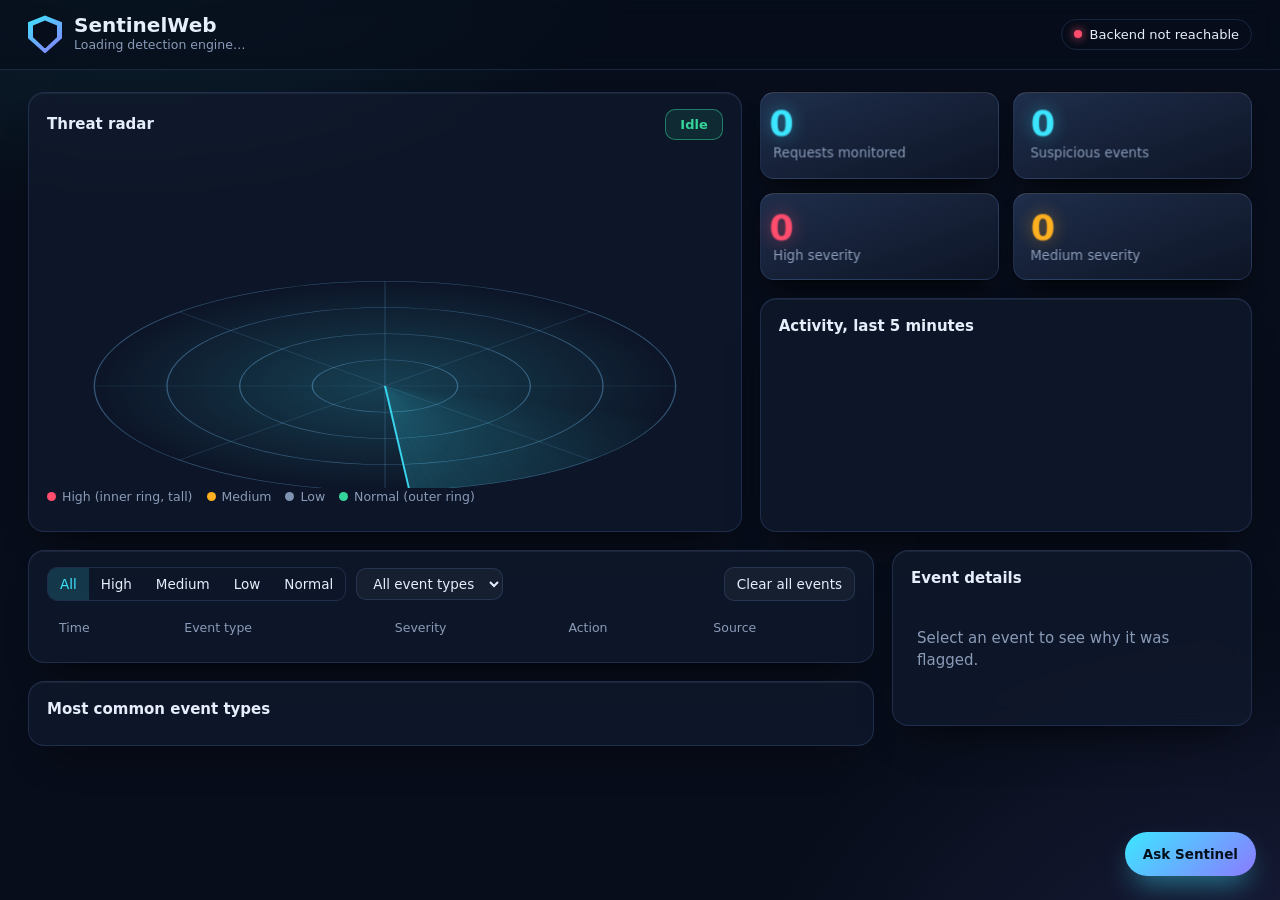
==== static/index.html @ 4c95f216 "feat: Update remaining files missed" ====
<!DOCTYPE html>
<html lang="en">
<head>
<meta charset="utf-8">
<meta name="viewport" content="width=device-width, initial-scale=1">
<title>SentinelWeb</title>
<style>
  :root {
    color-scheme: dark;
    --bg: #070d1a; --panel: rgba(17, 27, 46, .72); --edge: rgba(120, 165, 255, .16);
    --ink: #e6eefc; --muted: #8a9bb8; --accent: #3de6ff; --violet: #8b7bff;
    --high: #ff4d6d; --medium: #ffb020; --low: #7e93b2; --safe: #35d49a;
    --font: "SF Pro Display", "Inter", system-ui, -apple-system, "Segoe UI", sans-serif;
    --mono: ui-monospace, "SF Mono", Menlo, Consolas, monospace;
  }
  * { box-sizing: border-box; }
  body { margin: 0; color: var(--ink); font: 15px/1.5 var(--font); min-height: 100vh;
         background: radial-gradient(900px 500px at 10% -10%, rgba(61,230,255,.12), transparent 60%),
                     radial-gradient(900px 600px at 100% 110%, rgba(139,123,255,.14), transparent 60%), var(--bg); }
  header { display: flex; align-items: center; justify-content: space-between; gap: 16px; flex-wrap: wrap;
           padding: 14px 28px; border-bottom: 1px solid var(--edge); backdrop-filter: blur(10px);
           position: sticky; top: 0; z-index: 5; background: rgba(7,13,26,.7); }
  .brand { display: flex; align-items: center; gap: 12px; }
  .logo { width: 34px; height: 38px; background: linear-gradient(145deg, var(--accent), var(--violet));
          clip-path: polygon(50% 0, 100% 18%, 100% 60%, 50% 100%, 0 60%, 0 18%); position: relative;
          filter: drop-shadow(0 6px 10px rgba(61,230,255,.35)); }
  .logo::after { content: ""; position: absolute; inset: 5px; background: var(--bg);
                 clip-path: polygon(50% 0, 100% 18%, 100% 60%, 50% 100%, 0 60%, 0 18%); }
  h1 { font-size: 20px; margin: 0; line-height: 1.1; }
  .sub { color: var(--muted); font-size: 12.5px; }
  .hdr-right { display: flex; align-items: center; gap: 14px; flex-wrap: wrap; }
  .live { display: inline-flex; align-items: center; gap: 8px; padding: 5px 12px; border-radius: 999px;
          border: 1px solid var(--edge); font-size: 13px; }
  .dot { width: 8px; height: 8px; border-radius: 50%; background: var(--safe); box-shadow: 0 0 10px var(--safe); }
  .live.off .dot { background: var(--high); box-shadow: 0 0 10px var(--high); }
  main { max-width: 1320px; margin: 0 auto; padding: 22px 28px 48px; display: grid; gap: 18px; }
  .panel { background: var(--panel); border: 1px solid var(--edge); border-radius: 16px; padding: 16px 18px;
           backdrop-filter: blur(14px);
           box-shadow: inset 0 1px 0 rgba(255,255,255,.06), 0 24px 40px -24px rgba(0,0,0,.8); }
  .panel h2 { margin: 0; font-size: 15px; font-weight: 600; }
  .panel-head { display: flex; justify-content: space-between; align-items: center; gap: 12px; margin-bottom: 8px; }
  .hero { display: grid; grid-template-columns: 1.45fr 1fr; gap: 18px; }
  .lower { display: grid; grid-template-columns: minmax(0,1fr) 360px; gap: 18px; align-items: start; }
  @media (max-width: 1000px) { .hero, .lower { grid-template-columns: 1fr; } }

  /* radar */
  .radar-wrap { position: relative; }
  #radar { width: 100%; height: 340px; display: block; }
  .legend { display: flex; gap: 14px; flex-wrap: wrap; color: var(--muted); font-size: 12.5px; }
  .legend i { display: inline-block; width: 9px; height: 9px; border-radius: 50%; margin-right: 6px; }
  .threat { padding: 5px 14px; border-radius: 10px; font-weight: 600; font-size: 13px; border: 1px solid; }
  .threat.Idle, .threat.Calm { color: var(--safe); border-color: rgba(53,212,154,.5); background: rgba(53,212,154,.1); }
  .threat.Elevated { color: var(--medium); border-color: rgba(255,176,32,.55); background: rgba(255,176,32,.1); }
  .threat.Alert { color: var(--high); border-color: rgba(255,77,109,.6); background: rgba(255,77,109,.12);
                  box-shadow: 0 0 22px rgba(255,77,109,.35); }

  /* 3D stat cards */
  .right { display: grid; gap: 18px; grid-template-rows: auto 1fr; }
  .stats { display: grid; grid-template-columns: 1fr 1fr; gap: 14px; perspective: 900px; }
  .stat { transform-style: preserve-3d; transition: transform .18s ease-out; border-radius: 14px; padding: 14px 16px;
          background: linear-gradient(160deg, rgba(40,58,92,.75), rgba(14,22,40,.85));
          border: 1px solid var(--edge); border-top-color: rgba(255,255,255,.14);
          box-shadow: 0 18px 28px -14px rgba(0,0,0,.85), 0 0 0 1px rgba(0,0,0,.2); }
  .stat b { display: block; font-size: 34px; line-height: 1.1; transform: translateZ(28px); font-variant-numeric: tabular-nums; }
  .stat span { display: block; color: var(--muted); font-size: 13px; transform: translateZ(14px); }
  .stat.bump b { animation: bump .5s ease-out; }
  @keyframes bump { 40% { transform: translateZ(46px) scale(1.08); } }
  .stat[data-c="high"] b { color: var(--high); text-shadow: 0 0 18px rgba(255,77,109,.5); }
  .stat[data-c="medium"] b { color: var(--medium); text-shadow: 0 0 18px rgba(255,176,32,.45); }
  .stat[data-c="accent"] b { color: var(--accent); text-shadow: 0 0 18px rgba(61,230,255,.45); }
  #chart { width: 100%; height: 170px; display: block; }

  /* table */
  .toolbar { display: flex; flex-wrap: wrap; gap: 10px; align-items: center; margin-bottom: 12px; }
  .seg { display: inline-flex; border: 1px solid var(--edge); border-radius: 10px; overflow: hidden; }
  .seg button { border: 0; border-radius: 0; background: transparent; padding: 6px 12px; }
  .seg button[aria-pressed="true"] { background: rgba(61,230,255,.16); color: var(--accent); }
  select, button { font: inherit; font-size: 13.5px; color: var(--ink); background: rgba(255,255,255,.04);
                   border: 1px solid var(--edge); border-radius: 10px; padding: 6px 12px; cursor: pointer; }
  select option { background: #111b2e; }
  button:hover, select:hover { border-color: var(--accent); }
  button:focus-visible, select:focus-visible, tr:focus-visible { outline: 2px solid var(--accent); outline-offset: 2px; }
  .danger { margin-left: auto; }
  .tablewrap { overflow-x: auto; perspective: 1200px; }
  table { width: 100%; border-collapse: separate; border-spacing: 0 6px; }
  th { text-align: left; font-weight: 500; color: var(--muted); font-size: 12.5px; padding: 0 12px 2px; }
  td { padding: 10px 12px; white-space: nowrap; background: rgba(255,255,255,.035);
       border-top: 1px solid rgba(255,255,255,.05); }
  td:first-child { border-radius: 10px 0 0 10px; border-left: 4px solid var(--c, transparent); }
  td:last-child { border-radius: 0 10px 10px 0; }
  tbody tr { cursor: pointer; transition: transform .15s ease-out, filter .15s; }
  tbody tr:hover { transform: translateZ(0) translateX(4px) scale(1.005); filter: brightness(1.25); }
  tbody tr.sel td { background: rgba(61,230,255,.12); }
  tbody tr.fresh td { animation: fresh 1.6s ease-out; }
  @keyframes fresh { from { background: rgba(61,230,255,.35); } }
  tr.HIGH { --c: var(--high); } tr.MEDIUM { --c: var(--medium); } tr.LOW { --c: var(--low); } tr.SAFE { --c: var(--safe); }
  .chip { display: inline-block; padding: 1px 10px; border-radius: 999px; font-size: 12.5px; font-weight: 600;
          color: var(--c); border: 1px solid var(--c); background: color-mix(in srgb, var(--c) 14%, transparent); }
  .mono { font-family: var(--mono); font-size: 13px; }
  .empty { color: var(--muted); padding: 22px 6px; }

  /* categories + detail */
  .cats { margin-top: 18px; }
  .bar { display: grid; grid-template-columns: 200px 1fr 34px; gap: 10px; align-items: center; margin: 7px 0; font-size: 14px; }
  .bar div { height: 9px; border-radius: 5px; background: rgba(255,255,255,.06); overflow: hidden; }
  .bar i { display: block; height: 100%; border-radius: 5px; background: linear-gradient(90deg, var(--violet), var(--accent));
           box-shadow: 0 0 12px rgba(61,230,255,.5); transition: width .5s; }
  aside.panel { position: sticky; top: 76px; }
  #detail.flip { animation: flip .35s ease-out; transform-origin: left center; }
  @keyframes flip { from { transform: perspective(900px) rotateY(-14deg); opacity: .4; } }
  dl { margin: 12px 0 0; } dt { color: var(--muted); font-size: 12.5px; margin-top: 12px; }
  dd { margin: 2px 0 0; overflow-wrap: anywhere; }
  .meter { height: 8px; border-radius: 5px; background: rgba(255,255,255,.07); margin-top: 6px; overflow: hidden; }
  .meter i { display: block; height: 100%; background: linear-gradient(90deg, var(--medium), var(--high)); box-shadow: 0 0 10px var(--high); }

  /* chatbot */
  #chatBtn { position: fixed; right: 24px; bottom: 24px; z-index: 20; padding: 12px 18px; border-radius: 999px; font-weight: 600;
             background: linear-gradient(135deg, var(--accent), var(--violet)); color: #04101c; border: 0;
             box-shadow: 0 14px 28px -8px rgba(61,230,255,.5); }
  #chat { position: fixed; right: 24px; bottom: 84px; z-index: 20; width: min(360px, calc(100vw - 32px)); height: 460px;
          display: none; flex-direction: column; padding: 0; overflow: hidden; transform-origin: bottom right; }
  #chat.open { display: flex; animation: flip .3s ease-out; }
  #chat header { position: static; padding: 12px 16px; font-weight: 600; background: rgba(255,255,255,.04); }
  #msgs { flex: 1; overflow-y: auto; padding: 12px 14px; display: flex; flex-direction: column; gap: 8px; }
  .m { max-width: 88%; padding: 8px 12px; border-radius: 12px; white-space: pre-wrap; overflow-wrap: anywhere; font-size: 14px; }
  .m.bot { background: rgba(255,255,255,.07); align-self: flex-start; }
  .m.me { background: rgba(61,230,255,.18); align-self: flex-end; }
  #chips { display: flex; gap: 6px; flex-wrap: wrap; padding: 0 14px 8px; }
  #chips button { font-size: 12.5px; padding: 4px 10px; border-radius: 999px; }
  #chatForm { display: flex; gap: 8px; padding: 10px 14px; border-top: 1px solid var(--edge); }
  #chatIn { flex: 1; font: inherit; font-size: 14px; color: var(--ink); background: rgba(255,255,255,.05);
            border: 1px solid var(--edge); border-radius: 10px; padding: 7px 10px; }
  @media (prefers-reduced-motion: reduce) { * { animation: none !important; transition: none !important; } }
</style>
</head>
<body>
<header>
  <div class="brand"><div class="logo" aria-hidden="true"></div>
    <div><h1>SentinelWeb</h1><div class="sub" id="engine">Loading detection engine…</div></div></div>
  <div class="hdr-right"><span class="sub" id="updated"></span>
    <span class="live" id="live"><span class="dot"></span><span id="liveText">Monitoring live</span></span></div>
</header>

<main>
  <section class="hero">
    <div class="panel">
      <div class="panel-head"><h2>Threat radar</h2><span class="threat Idle" id="threat">Idle</span></div>
      <div class="radar-wrap"><canvas id="radar" aria-label="Radar showing recent events by severity"></canvas></div>
      <div class="legend">
        <span><i style="background:var(--high)"></i>High (inner ring, tall)</span>
        <span><i style="background:var(--medium)"></i>Medium</span>
        <span><i style="background:var(--low)"></i>Low</span>
        <span><i style="background:var(--safe)"></i>Normal (outer ring)</span>
      </div>
    </div>
    <div class="right">
      <div class="stats" id="stats">
        <div class="stat tilt" data-c="accent"><b id="sTotal">0</b><span>Requests monitored</span></div>
        <div class="stat tilt" data-c="accent"><b id="sSusp">0</b><span>Suspicious events</span></div>
        <div class="stat tilt" data-c="high"><b id="sHigh">0</b><span>High severity</span></div>
        <div class="stat tilt" data-c="medium"><b id="sMed">0</b><span>Medium severity</span></div>
      </div>
      <div class="panel"><div class="panel-head"><h2>Activity, last 5 minutes</h2></div><canvas id="chart" aria-label="Events over the last five minutes"></canvas></div>
    </div>
  </section>

  <section class="lower">
    <div>
      <div class="panel">
        <div class="toolbar">
          <div class="seg" id="seg" role="group" aria-label="Filter by severity">
            <button data-sev="" aria-pressed="true">All</button><button data-sev="HIGH" aria-pressed="false">High</button>
            <button data-sev="MEDIUM" aria-pressed="false">Medium</button><button data-sev="LOW" aria-pressed="false">Low</button>
            <button data-sev="SAFE" aria-pressed="false">Normal</button>
          </div>
          <select id="fCat" aria-label="Filter by event type"><option value="">All event types</option></select>
          <button class="danger" id="reset">Clear all events</button>
        </div>
        <div class="tablewrap"><table>
          <thead><tr><th>Time</th><th>Event type</th><th>Severity</th><th>Action</th><th>Source</th></tr></thead>
          <tbody id="rows"></tbody></table>
          <div class="empty" id="empty" hidden>No events match. Run <code>python simulate.py</code> to send test traffic.</div></div>
      </div>
      <div class="panel cats"><div class="panel-head"><h2>Most common event types</h2></div><div id="cats"></div></div>
    </div>
    <aside class="panel" id="detail" aria-live="polite"><h2>Event details</h2><p class="empty">Select an event to see why it was flagged.</p></aside>
  </section>
</main>

<button id="chatBtn" aria-expanded="false" aria-controls="chat">Ask Sentinel</button>
<section class="panel" id="chat" aria-label="Sentinel assistant">
  <header>Sentinel assistant</header>
  <div id="msgs" aria-live="polite"></div>
  <div id="chips"></div>
  <form id="chatForm"><input id="chatIn" placeholder="Ask about the alerts…" autocomplete="off" aria-label="Your question"><button>Send</button></form>
</section>

<script>
// Every value from the log is shown with textContent, never innerHTML:
// logged input may contain attack strings and the dashboard must not run them.
const $ = (id) => document.getElementById(id);
const el = (tag, cls, text) => { const e = document.createElement(tag); if (cls) e.className = cls; if (text !== undefined) e.textContent = text; return e; };
const COLORS = { HIGH: "#ff4d6d", MEDIUM: "#ffb020", LOW: "#7e93b2", SAFE: "#35d49a" };
const reduce = matchMedia("(prefers-reduced-motion: reduce)").matches;
let events = [], selectedId = null, sevFilter = "", seen = new Set(), firstLoad = true, last = {};

const ts = (e) => new Date(e.time).getTime();
const hash = (s) => { let h = 0; for (const ch of s) h = (h * 31 + ch.charCodeAt(0)) >>> 0; return h; };

/* ---------- data ---------- */
async function load() {
  try {
    const [ev, st] = await Promise.all([fetch("/api/events?limit=100"), fetch("/api/stats")]);
    events = await ev.json();
    renderStats(await st.json());
    renderRows(); drawChart(); updateThreat();
    $("updated").textContent = "Updated " + new Date().toLocaleTimeString();
    $("live").classList.remove("off"); $("liveText").textContent = "Monitoring live";
    if (reduce) drawRadar(0);
  } catch (e) { $("live").classList.add("off"); $("liveText").textContent = "Backend not reachable"; }
}

function setStat(id, value) {
  const b = $(id);
  if (last[id] !== undefined && last[id] !== value) { const c = b.parentElement; c.classList.remove("bump"); void c.offsetWidth; c.classList.add("bump"); }
  last[id] = value; b.textContent = value;
}

function renderStats(s) {
  setStat("sTotal", s.total); setStat("sSusp", s.suspicious);
  setStat("sHigh", s.by_severity.HIGH || 0); setStat("sMed", s.by_severity.MEDIUM || 0);
  const cats = Object.entries(s.by_category), max = Math.max(1, ...cats.map(c => c[1]));
  const wrap = $("cats"); wrap.replaceChildren();
  if (!cats.length) wrap.append(el("p", "empty", "Nothing suspicious yet."));
  cats.forEach(([name, n]) => {
    const row = el("div", "bar"), track = el("div"), fill = el("i");
    fill.style.width = (n / max * 100) + "%"; track.append(fill);
    row.append(el("span", "", name), track, el("span", "mono", n)); wrap.append(row);
  });
  const sel = $("fCat");
  [...cats.map(c => c[0]), "Normal request"].forEach(name => {
    if (![...sel.options].some(o => o.value === name)) { const o = el("option", "", name); o.value = name; sel.append(o); }
  });
}

function updateThreat() {
  const recent = events.filter(e => Date.now() - ts(e) < 120000);
  let level = events.length ? "Calm" : "Idle";
  if (recent.some(e => e.severity === "MEDIUM")) level = "Elevated";
  if (recent.some(e => e.severity === "HIGH")) level = "Alert";
  const t = $("threat"); t.className = "threat " + level; t.textContent = level === "Alert" ? "High alert" : level;
}

/* ---------- table + detail ---------- */
function renderRows() {
  const cat = $("fCat").value;
  const list = events.filter(e => (!sevFilter || e.severity === sevFilter) && (!cat || e.category === cat));
  const body = $("rows"); body.replaceChildren();
  $("empty").hidden = list.length > 0;
  list.forEach(e => {
    const tr = el("tr", e.severity + (e.id === selectedId ? " sel" : "") + (!firstLoad && !seen.has(e.id) ? " fresh" : ""));
    tr.tabIndex = 0;
    const sev = el("td"); sev.append(el("span", "chip", e.severity === "SAFE" ? "Normal" : e.severity));
    tr.append(el("td", "mono", e.time.slice(11)), el("td", "", e.category), sev, el("td", "", e.action), el("td", "mono", e.ip));
    const open = () => { selectedId = e.id; renderRows(); renderDetail(e); };
    tr.onclick = open; tr.onkeydown = (k) => { if (k.key === "Enter") open(); };
    body.append(tr);
  });
  events.forEach(e => seen.add(e.id)); firstLoad = false;
}

function renderDetail(e) {
  const box = $("detail"); box.replaceChildren(el("h2", "", e.category));
  const chipRow = el("div"); chipRow.style.cssText = "margin-top:10px;--c:" + COLORS[e.severity];
  chipRow.append(el("span", "chip", (e.severity === "SAFE" ? "Normal" : e.severity) + " severity")); box.append(chipRow);
  const dl = el("dl");
  [["Time", e.time.replace("T", " ")], ["Action taken", e.action], ["Evidence", e.evidence],
   ["Why it matters", e.explanation], ["Request", e.method + " " + e.path + " from " + e.ip]]
    .forEach(([k, v]) => dl.append(el("dt", "", k), el("dd", "", v)));
  const m = /ML score (\d\.\d+)/.exec(e.evidence);
  if (m) { const meter = el("div", "meter"), fill = el("i"); fill.style.width = Math.min(100, m[1] * 100) + "%";
    meter.append(fill); dl.append(el("dt", "", "Model score " + m[1] + " (not a probability of attack)"), meter); }
  box.append(dl);
  box.classList.remove("flip"); void box.offsetWidth; box.classList.add("flip");
}

/* ---------- 3D radar ---------- */
function fit(c) {
  const dpr = devicePixelRatio || 1, w = c.clientWidth, h = c.clientHeight;
  if (c.width !== w * dpr || c.height !== h * dpr) { c.width = w * dpr; c.height = h * dpr; }
  const g = c.getContext("2d"); g.setTransform(dpr, 0, 0, dpr, 0, 0); return [g, w, h];
}

function drawRadar(t) {
  const [g, W, H] = fit($("radar"));
  g.clearRect(0, 0, W, H);
  const cx = W / 2, cy = H * 0.7, R = Math.min(W * 0.43, H * 1.1), tilt = 0.36;

  g.save(); g.translate(cx, cy); g.scale(1, tilt);
  const disc = g.createRadialGradient(0, 0, 0, 0, 0, R);
  disc.addColorStop(0, "rgba(61,230,255,.20)"); disc.addColorStop(1, "rgba(61,230,255,0)");
  g.fillStyle = disc; g.beginPath(); g.arc(0, 0, R, 0, 7); g.fill();
  g.strokeStyle = "rgba(120,200,255,.35)"; g.lineWidth = 1.4;
  [.25, .5, .75, 1].forEach(k => { g.beginPath(); g.arc(0, 0, R * k, 0, 7); g.stroke(); });
  g.strokeStyle = "rgba(120,200,255,.16)";
  for (let i = 0; i < 8; i++) { const a = i * Math.PI / 4; g.beginPath(); g.moveTo(0, 0); g.lineTo(Math.cos(a) * R, Math.sin(a) * R); g.stroke(); }
  const sweep = reduce ? 0 : (t * 0.8) % (Math.PI * 2);
  g.rotate(sweep);
  for (let i = 0; i < 34; i++) {
    g.fillStyle = `rgba(61,230,255,${0.2 * (1 - i / 34)})`;
    g.beginPath(); g.moveTo(0, 0); g.arc(0, 0, R, -(i + 1) * 0.035, -i * 0.035); g.closePath(); g.fill();
  }
  g.strokeStyle = "rgba(61,230,255,.9)"; g.lineWidth = 2; g.beginPath(); g.moveTo(0, 0); g.lineTo(R, 0); g.stroke();
  g.restore();

  const ring = { HIGH: .25, MEDIUM: .45, LOW: .65, SAFE: .85 }, tall = { HIGH: 78, MEDIUM: 52, LOW: 30, SAFE: 12 };
  const now = Date.now();
  events.slice(0, 45).reverse().forEach(e => {
    const ang = (hash(e.category) % 360) * Math.PI / 180 + (e.id % 9) * 0.07;
    const rr = R * ring[e.severity] + (((e.id * 53) % 100) / 100 - 0.5) * R * 0.12;
    const px = cx + Math.cos(ang) * rr, py = cy + Math.sin(ang) * rr * tilt, h = tall[e.severity];
    const age = (now - ts(e)) / 1000, fade = Math.max(0.3, 1 - age / 300), col = COLORS[e.severity];
    g.globalAlpha = fade;
    g.fillStyle = "rgba(0,0,0,.45)"; g.beginPath(); g.ellipse(px, py + 2, 8, 3, 0, 0, 7); g.fill();       // shadow on the plane
    g.strokeStyle = col; g.lineWidth = 2; g.beginPath(); g.moveTo(px, py); g.lineTo(px, py - h); g.stroke(); // stem
    g.shadowColor = col; g.shadowBlur = 14; g.fillStyle = col;
    g.beginPath(); g.arc(px, py - h, e.severity === "SAFE" ? 3 : 5.5, 0, 7); g.fill(); g.shadowBlur = 0;
    if (!reduce && age < 8) {                                                                               // pulse on new events
      const k = (t * 1.5) % 1; g.strokeStyle = col; g.globalAlpha = (1 - k) * fade;
      g.beginPath(); g.ellipse(px, py, 8 + k * 26, (8 + k * 26) * tilt, 0, 0, 7); g.stroke();
    }
    g.globalAlpha = 1;
  });
}
function loop(ms) { drawRadar(ms / 1000); requestAnimationFrame(loop); }

/* ---------- extruded activity chart ---------- */
function drawChart() {
  const [g, W, H] = fit($("chart"));
  g.clearRect(0, 0, W, H);
  const N = 20, SLOT = 15000, now = Date.now(), order = ["SAFE", "LOW", "MEDIUM", "HIGH"];
  const bins = Array.from({ length: N }, () => ({ SAFE: 0, LOW: 0, MEDIUM: 0, HIGH: 0 }));
  events.forEach(e => { const i = N - 1 - Math.floor((now - ts(e)) / SLOT); if (i >= 0 && i < N) bins[i][e.severity]++; });
  const total = (b) => order.reduce((s, k) => s + b[k], 0), max = Math.max(4, ...bins.map(total));
  const padL = 8, base = H - 22, top = 18, d = 5, slot = (W - padL * 2) / N, bw = slot * 0.62, unit = (base - top) / max;
  g.strokeStyle = "rgba(120,165,255,.12)"; g.lineWidth = 1;
  for (let i = 0; i <= 3; i++) { const y = base - (base - top) * i / 3; g.beginPath(); g.moveTo(padL, y); g.lineTo(W - padL, y); g.stroke(); }
  bins.forEach((b, i) => {
    const x = padL + i * slot + (slot - bw) / 2; let y = base, topCol = null;
    order.forEach(k => { if (!b[k]) return; const h = b[k] * unit; y -= h; g.fillStyle = COLORS[k]; g.fillRect(x, y, bw, h); topCol = COLORS[k]; });
    if (!topCol) return;
    g.fillStyle = "rgba(255,255,255,.35)"; g.beginPath(); g.moveTo(x, y); g.lineTo(x + d, y - d); g.lineTo(x + bw + d, y - d); g.lineTo(x + bw, y); g.fill();      // top face
    g.fillStyle = "rgba(0,0,0,.4)"; g.beginPath(); g.moveTo(x + bw, y); g.lineTo(x + bw + d, y - d); g.lineTo(x + bw + d, base - d); g.lineTo(x + bw, base); g.fill(); // side face
  });
  g.fillStyle = "#8a9bb8"; g.font = "12px " + getComputedStyle(document.body).fontFamily;
  g.textAlign = "left"; g.fillText("5 min ago", padL, H - 5); g.textAlign = "right"; g.fillText("now", W - padL, H - 5);
}

/* ---------- 3D tilt on cards ---------- */
document.addEventListener("pointermove", (ev) => {
  if (reduce) return;
  const card = ev.target.closest && ev.target.closest(".tilt");
  document.querySelectorAll(".tilt").forEach(c => { if (c !== card) c.style.transform = ""; });
  if (!card) return;
  const r = card.getBoundingClientRect(), x = (ev.clientX - r.left) / r.width - 0.5, y = (ev.clientY - r.top) / r.height - 0.5;
  card.style.transform = `rotateX(${(-y * 14).toFixed(1)}deg) rotateY(${(x * 16).toFixed(1)}deg) translateZ(8px)`;
});

/* ---------- chatbot (rule-based, answers come from /api/chat) ---------- */
function say(text, who) { const d = el("div", "m " + who, text); $("msgs").append(d); $("msgs").scrollTop = $("msgs").scrollHeight; }
async function ask(q) {
  say(q, "me");
  try {
    const r = await fetch("/api/chat", { method: "POST", headers: { "Content-Type": "application/json" }, body: JSON.stringify({ message: q }) });
    say((await r.json()).reply, "bot");
  } catch (e) { say("I cannot reach the backend right now.", "bot"); }
}
$("chatBtn").onclick = () => {
  const open = $("chat").classList.toggle("open"); $("chatBtn").setAttribute("aria-expanded", open);
  if (open && !$("msgs").children.length) say("Hi! Ask me about the alerts, or tap a suggestion.", "bot");
  if (open) $("chatIn").focus();
};
["Summary", "Latest alert", "What is SQL injection?", "What should I do?"].forEach(t => {
  const b = el("button", "", t); b.type = "button"; b.onclick = () => ask(t); $("chips").append(b);
});
$("chatForm").onsubmit = (ev) => { ev.preventDefault(); const q = $("chatIn").value.trim(); if (q) { $("chatIn").value = ""; ask(q); } };

/* ---------- controls + start ---------- */
$("seg").onclick = (ev) => {
  const b = ev.target.closest("button"); if (!b) return;
  sevFilter = b.dataset.sev; [...$("seg").children].forEach(x => x.setAttribute("aria-pressed", x === b)); renderRows();
};
$("fCat").onchange = renderRows;
$("reset").onclick = async () => { await fetch("/api/reset", { method: "POST" }); selectedId = null; seen.clear(); firstLoad = true;
  $("detail").replaceChildren(el("h2", "", "Event details"), el("p", "empty", "Select an event to see why it was flagged.")); load(); };
addEventListener("resize", () => { drawChart(); if (reduce) drawRadar(0); });
fetch("/api/model").then(r => r.json()).then(m => {
  $("engine").textContent = m.ml_loaded ? "Rules + ML model, recall " + (m.recall * 100).toFixed(1) + "% on test split" : "Rules only (ML model not loaded)";
}).catch(() => {});
load(); setInterval(load, 3000);
if (!reduce) requestAnimationFrame(loop);
</script>
</body>
</html>
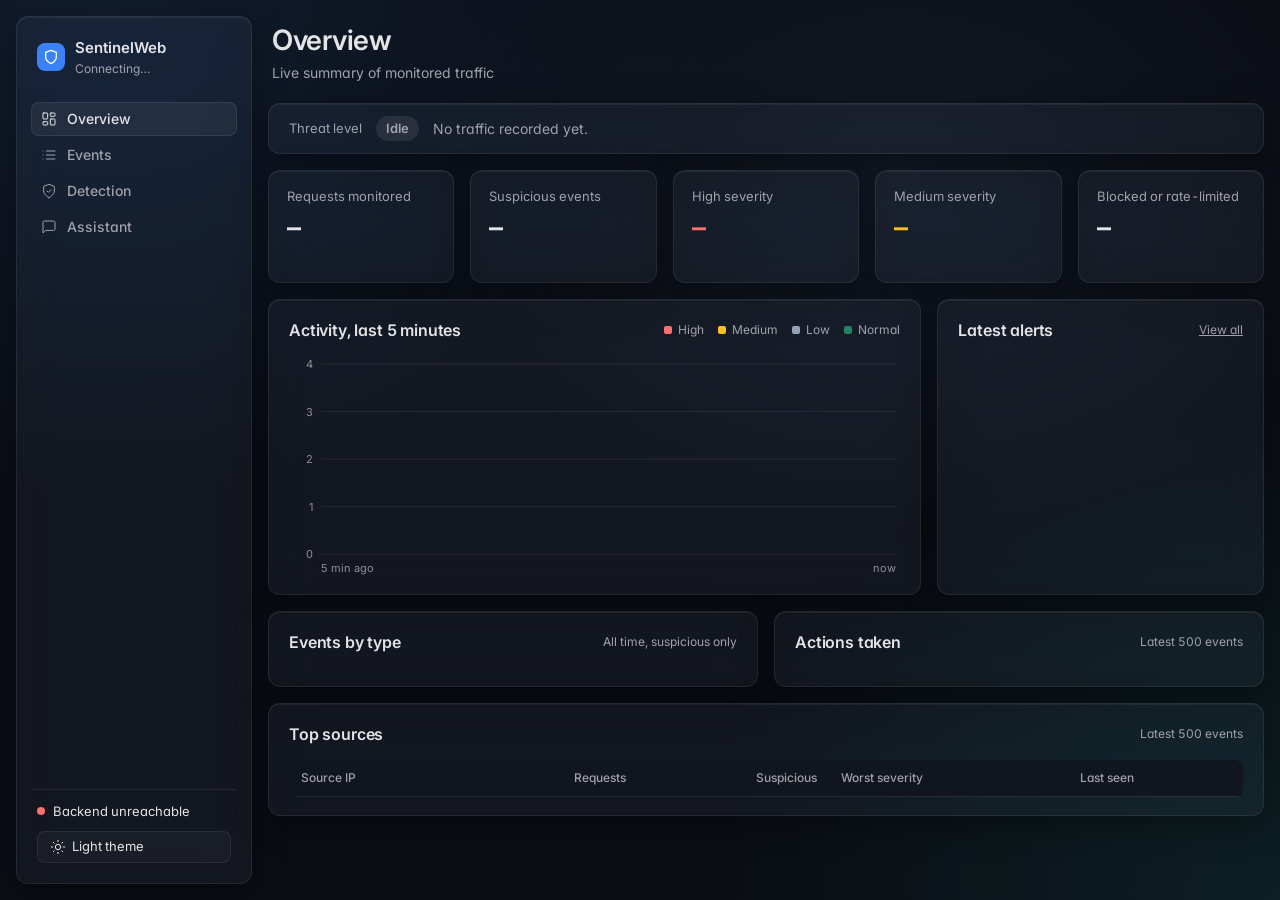
==== commit eadaff07: "feat: Update UI changes" ====
--- a/static/index.html
+++ b/static/index.html
@@ -3,402 +3,832 @@
 <head>
 <meta charset="utf-8">
 <meta name="viewport" content="width=device-width, initial-scale=1">
-<title>SentinelWeb</title>
+<title>Overview · SentinelWeb</title>
+<link rel="preconnect" href="https://fonts.googleapis.com">
+<link rel="preconnect" href="https://fonts.gstatic.com" crossorigin>
+<link rel="stylesheet" href="https://fonts.googleapis.com/css2?family=Inter:wght@400;500;600&family=JetBrains+Mono:wght@400;500&display=swap">
 <style>
   :root {
     color-scheme: dark;
-    --bg: #070d1a; --panel: rgba(17, 27, 46, .72); --edge: rgba(120, 165, 255, .16);
-    --ink: #e6eefc; --muted: #8a9bb8; --accent: #3de6ff; --violet: #8b7bff;
-    --high: #ff4d6d; --medium: #ffb020; --low: #7e93b2; --safe: #35d49a;
-    --font: "SF Pro Display", "Inter", system-ui, -apple-system, "Segoe UI", sans-serif;
-    --mono: ui-monospace, "SF Mono", Menlo, Consolas, monospace;
+    --font: "Inter", system-ui, -apple-system, "Segoe UI", sans-serif;
+    --mono: "JetBrains Mono", ui-monospace, "SF Mono", Menlo, Consolas, monospace;
+    --bg: #0A0D14;
+    --field-1: rgba(30, 58, 95, .34); --field-2: rgba(19, 78, 74, .28); --field-3: rgba(30, 41, 59, .40);
+    --glass: rgba(255, 255, 255, .045); --glass-border: rgba(255, 255, 255, .08); --glass-hi: rgba(255, 255, 255, .06);
+    --solid: rgba(20, 24, 33, .94); --th-bg: rgba(18, 22, 31, .96);
+    --fill: rgba(255, 255, 255, .03); --fill-hover: rgba(255, 255, 255, .06); --line: rgba(255, 255, 255, .07);
+    --ink: #E4E4E7; --ink-2: #A1A1AA; --ink-3: #8E8E98;
+    --accent: #3B82F6; --accent-ink: #93C5FD; --accent-fill: rgba(59, 130, 246, .16);
+    --high: #F87171; --medium: #FBBF24; --low: #94A3B8; --safe: #34D399;
+    --shadow: 0 8px 32px rgba(0, 0, 0, .35);
   }
+  :root[data-theme="light"] {
+    color-scheme: light;
+    --bg: #EEF1F5;
+    --field-1: rgba(147, 197, 253, .38); --field-2: rgba(153, 246, 228, .32); --field-3: rgba(203, 213, 225, .55);
+    --glass: rgba(255, 255, 255, .60); --glass-border: rgba(15, 23, 42, .08); --glass-hi: rgba(255, 255, 255, .75);
+    --solid: rgba(255, 255, 255, .96); --th-bg: rgba(249, 250, 251, .97);
+    --fill: rgba(15, 23, 42, .03); --fill-hover: rgba(15, 23, 42, .055); --line: rgba(15, 23, 42, .08);
+    --ink: #18181B; --ink-2: #52525B; --ink-3: #63636B;
+    --accent: #2563EB; --accent-ink: #1D4ED8; --accent-fill: rgba(37, 99, 235, .10);
+    --high: #B91C1C; --medium: #B45309; --low: #475569; --safe: #047857;
+    --shadow: 0 8px 32px rgba(15, 23, 42, .08);
+  }
+
   * { box-sizing: border-box; }
-  body { margin: 0; color: var(--ink); font: 15px/1.5 var(--font); min-height: 100vh;
-         background: radial-gradient(900px 500px at 10% -10%, rgba(61,230,255,.12), transparent 60%),
-                     radial-gradient(900px 600px at 100% 110%, rgba(139,123,255,.14), transparent 60%), var(--bg); }
-  header { display: flex; align-items: center; justify-content: space-between; gap: 16px; flex-wrap: wrap;
-           padding: 14px 28px; border-bottom: 1px solid var(--edge); backdrop-filter: blur(10px);
-           position: sticky; top: 0; z-index: 5; background: rgba(7,13,26,.7); }
-  .brand { display: flex; align-items: center; gap: 12px; }
-  .logo { width: 34px; height: 38px; background: linear-gradient(145deg, var(--accent), var(--violet));
-          clip-path: polygon(50% 0, 100% 18%, 100% 60%, 50% 100%, 0 60%, 0 18%); position: relative;
-          filter: drop-shadow(0 6px 10px rgba(61,230,255,.35)); }
-  .logo::after { content: ""; position: absolute; inset: 5px; background: var(--bg);
-                 clip-path: polygon(50% 0, 100% 18%, 100% 60%, 50% 100%, 0 60%, 0 18%); }
-  h1 { font-size: 20px; margin: 0; line-height: 1.1; }
-  .sub { color: var(--muted); font-size: 12.5px; }
-  .hdr-right { display: flex; align-items: center; gap: 14px; flex-wrap: wrap; }
-  .live { display: inline-flex; align-items: center; gap: 8px; padding: 5px 12px; border-radius: 999px;
-          border: 1px solid var(--edge); font-size: 13px; }
-  .dot { width: 8px; height: 8px; border-radius: 50%; background: var(--safe); box-shadow: 0 0 10px var(--safe); }
-  .live.off .dot { background: var(--high); box-shadow: 0 0 10px var(--high); }
-  main { max-width: 1320px; margin: 0 auto; padding: 22px 28px 48px; display: grid; gap: 18px; }
-  .panel { background: var(--panel); border: 1px solid var(--edge); border-radius: 16px; padding: 16px 18px;
-           backdrop-filter: blur(14px);
-           box-shadow: inset 0 1px 0 rgba(255,255,255,.06), 0 24px 40px -24px rgba(0,0,0,.8); }
-  .panel h2 { margin: 0; font-size: 15px; font-weight: 600; }
-  .panel-head { display: flex; justify-content: space-between; align-items: center; gap: 12px; margin-bottom: 8px; }
-  .hero { display: grid; grid-template-columns: 1.45fr 1fr; gap: 18px; }
-  .lower { display: grid; grid-template-columns: minmax(0,1fr) 360px; gap: 18px; align-items: start; }
-  @media (max-width: 1000px) { .hero, .lower { grid-template-columns: 1fr; } }
-
-  /* radar */
-  .radar-wrap { position: relative; }
-  #radar { width: 100%; height: 340px; display: block; }
-  .legend { display: flex; gap: 14px; flex-wrap: wrap; color: var(--muted); font-size: 12.5px; }
-  .legend i { display: inline-block; width: 9px; height: 9px; border-radius: 50%; margin-right: 6px; }
-  .threat { padding: 5px 14px; border-radius: 10px; font-weight: 600; font-size: 13px; border: 1px solid; }
-  .threat.Idle, .threat.Calm { color: var(--safe); border-color: rgba(53,212,154,.5); background: rgba(53,212,154,.1); }
-  .threat.Elevated { color: var(--medium); border-color: rgba(255,176,32,.55); background: rgba(255,176,32,.1); }
-  .threat.Alert { color: var(--high); border-color: rgba(255,77,109,.6); background: rgba(255,77,109,.12);
-                  box-shadow: 0 0 22px rgba(255,77,109,.35); }
-
-  /* 3D stat cards */
-  .right { display: grid; gap: 18px; grid-template-rows: auto 1fr; }
-  .stats { display: grid; grid-template-columns: 1fr 1fr; gap: 14px; perspective: 900px; }
-  .stat { transform-style: preserve-3d; transition: transform .18s ease-out; border-radius: 14px; padding: 14px 16px;
-          background: linear-gradient(160deg, rgba(40,58,92,.75), rgba(14,22,40,.85));
-          border: 1px solid var(--edge); border-top-color: rgba(255,255,255,.14);
-          box-shadow: 0 18px 28px -14px rgba(0,0,0,.85), 0 0 0 1px rgba(0,0,0,.2); }
-  .stat b { display: block; font-size: 34px; line-height: 1.1; transform: translateZ(28px); font-variant-numeric: tabular-nums; }
-  .stat span { display: block; color: var(--muted); font-size: 13px; transform: translateZ(14px); }
-  .stat.bump b { animation: bump .5s ease-out; }
-  @keyframes bump { 40% { transform: translateZ(46px) scale(1.08); } }
-  .stat[data-c="high"] b { color: var(--high); text-shadow: 0 0 18px rgba(255,77,109,.5); }
-  .stat[data-c="medium"] b { color: var(--medium); text-shadow: 0 0 18px rgba(255,176,32,.45); }
-  .stat[data-c="accent"] b { color: var(--accent); text-shadow: 0 0 18px rgba(61,230,255,.45); }
-  #chart { width: 100%; height: 170px; display: block; }
-
-  /* table */
-  .toolbar { display: flex; flex-wrap: wrap; gap: 10px; align-items: center; margin-bottom: 12px; }
-  .seg { display: inline-flex; border: 1px solid var(--edge); border-radius: 10px; overflow: hidden; }
-  .seg button { border: 0; border-radius: 0; background: transparent; padding: 6px 12px; }
-  .seg button[aria-pressed="true"] { background: rgba(61,230,255,.16); color: var(--accent); }
-  select, button { font: inherit; font-size: 13.5px; color: var(--ink); background: rgba(255,255,255,.04);
-                   border: 1px solid var(--edge); border-radius: 10px; padding: 6px 12px; cursor: pointer; }
-  select option { background: #111b2e; }
-  button:hover, select:hover { border-color: var(--accent); }
-  button:focus-visible, select:focus-visible, tr:focus-visible { outline: 2px solid var(--accent); outline-offset: 2px; }
-  .danger { margin-left: auto; }
-  .tablewrap { overflow-x: auto; perspective: 1200px; }
-  table { width: 100%; border-collapse: separate; border-spacing: 0 6px; }
-  th { text-align: left; font-weight: 500; color: var(--muted); font-size: 12.5px; padding: 0 12px 2px; }
-  td { padding: 10px 12px; white-space: nowrap; background: rgba(255,255,255,.035);
-       border-top: 1px solid rgba(255,255,255,.05); }
-  td:first-child { border-radius: 10px 0 0 10px; border-left: 4px solid var(--c, transparent); }
-  td:last-child { border-radius: 0 10px 10px 0; }
-  tbody tr { cursor: pointer; transition: transform .15s ease-out, filter .15s; }
-  tbody tr:hover { transform: translateZ(0) translateX(4px) scale(1.005); filter: brightness(1.25); }
-  tbody tr.sel td { background: rgba(61,230,255,.12); }
-  tbody tr.fresh td { animation: fresh 1.6s ease-out; }
-  @keyframes fresh { from { background: rgba(61,230,255,.35); } }
-  tr.HIGH { --c: var(--high); } tr.MEDIUM { --c: var(--medium); } tr.LOW { --c: var(--low); } tr.SAFE { --c: var(--safe); }
-  .chip { display: inline-block; padding: 1px 10px; border-radius: 999px; font-size: 12.5px; font-weight: 600;
-          color: var(--c); border: 1px solid var(--c); background: color-mix(in srgb, var(--c) 14%, transparent); }
-  .mono { font-family: var(--mono); font-size: 13px; }
-  .empty { color: var(--muted); padding: 22px 6px; }
-
-  /* categories + detail */
-  .cats { margin-top: 18px; }
-  .bar { display: grid; grid-template-columns: 200px 1fr 34px; gap: 10px; align-items: center; margin: 7px 0; font-size: 14px; }
-  .bar div { height: 9px; border-radius: 5px; background: rgba(255,255,255,.06); overflow: hidden; }
-  .bar i { display: block; height: 100%; border-radius: 5px; background: linear-gradient(90deg, var(--violet), var(--accent));
-           box-shadow: 0 0 12px rgba(61,230,255,.5); transition: width .5s; }
-  aside.panel { position: sticky; top: 76px; }
-  #detail.flip { animation: flip .35s ease-out; transform-origin: left center; }
-  @keyframes flip { from { transform: perspective(900px) rotateY(-14deg); opacity: .4; } }
-  dl { margin: 12px 0 0; } dt { color: var(--muted); font-size: 12.5px; margin-top: 12px; }
-  dd { margin: 2px 0 0; overflow-wrap: anywhere; }
-  .meter { height: 8px; border-radius: 5px; background: rgba(255,255,255,.07); margin-top: 6px; overflow: hidden; }
-  .meter i { display: block; height: 100%; background: linear-gradient(90deg, var(--medium), var(--high)); box-shadow: 0 0 10px var(--high); }
-
-  /* chatbot */
-  #chatBtn { position: fixed; right: 24px; bottom: 24px; z-index: 20; padding: 12px 18px; border-radius: 999px; font-weight: 600;
-             background: linear-gradient(135deg, var(--accent), var(--violet)); color: #04101c; border: 0;
-             box-shadow: 0 14px 28px -8px rgba(61,230,255,.5); }
-  #chat { position: fixed; right: 24px; bottom: 84px; z-index: 20; width: min(360px, calc(100vw - 32px)); height: 460px;
-          display: none; flex-direction: column; padding: 0; overflow: hidden; transform-origin: bottom right; }
-  #chat.open { display: flex; animation: flip .3s ease-out; }
-  #chat header { position: static; padding: 12px 16px; font-weight: 600; background: rgba(255,255,255,.04); }
-  #msgs { flex: 1; overflow-y: auto; padding: 12px 14px; display: flex; flex-direction: column; gap: 8px; }
-  .m { max-width: 88%; padding: 8px 12px; border-radius: 12px; white-space: pre-wrap; overflow-wrap: anywhere; font-size: 14px; }
-  .m.bot { background: rgba(255,255,255,.07); align-self: flex-start; }
-  .m.me { background: rgba(61,230,255,.18); align-self: flex-end; }
-  #chips { display: flex; gap: 6px; flex-wrap: wrap; padding: 0 14px 8px; }
-  #chips button { font-size: 12.5px; padding: 4px 10px; border-radius: 999px; }
-  #chatForm { display: flex; gap: 8px; padding: 10px 14px; border-top: 1px solid var(--edge); }
-  #chatIn { flex: 1; font: inherit; font-size: 14px; color: var(--ink); background: rgba(255,255,255,.05);
-            border: 1px solid var(--edge); border-radius: 10px; padding: 7px 10px; }
-  @media (prefers-reduced-motion: reduce) { * { animation: none !important; transition: none !important; } }
+  html, body { margin: 0; }
+  body { background: var(--bg); color: var(--ink); font: 14px/1.5 var(--font); font-feature-settings: "tnum" 1, "cv11" 1;
+         -webkit-font-smoothing: antialiased; min-height: 100vh; }
+  .backdrop { position: fixed; inset: 0; z-index: -1; pointer-events: none;
+              background: radial-gradient(900px 700px at 8% 0%, var(--field-1), transparent 70%),
+                          radial-gradient(800px 700px at 100% 100%, var(--field-2), transparent 70%),
+                          radial-gradient(700px 500px at 70% 20%, var(--field-3), transparent 70%), var(--bg); }
+  .mono, code, pre, td.mono { font-family: var(--mono); font-size: 13px; }
+  .num { font-variant-numeric: tabular-nums; }
+  .muted { color: var(--ink-2); }
+  .sr-only { position: absolute; width: 1px; height: 1px; overflow: hidden; clip: rect(0 0 0 0); white-space: nowrap; }
+  h1, h2, h3 { margin: 0; letter-spacing: -0.01em; }
+  h1 { font-size: 28px; font-weight: 600; line-height: 1.2; }
+  h2 { font-size: 16px; font-weight: 600; }
+  h3 { font-size: 14px; font-weight: 600; }
+  p { margin: 0; }
+  a { color: var(--accent-ink); }
+
+  /* glass surfaces: only large panels get backdrop blur */
+  .glass { background: var(--glass); border: 1px solid var(--glass-border); border-radius: 12px;
+           -webkit-backdrop-filter: blur(20px) saturate(140%); backdrop-filter: blur(20px) saturate(140%);
+           box-shadow: inset 0 1px 0 var(--glass-hi), var(--shadow); }
+  @supports not ((backdrop-filter: blur(1px)) or (-webkit-backdrop-filter: blur(1px))) { .glass { background: var(--solid); } }
+  @media (prefers-reduced-transparency: reduce) { .glass { background: var(--solid); backdrop-filter: none; -webkit-backdrop-filter: none; } }
+
+  /* controls */
+  button, select, input { font: inherit; font-size: 13px; color: var(--ink); }
+  .btn { display: inline-flex; align-items: center; gap: 6px; height: 32px; padding: 0 12px; border-radius: 8px; cursor: pointer;
+         background: var(--fill); border: 1px solid var(--glass-border); transition: background .15s, border-color .15s; white-space: nowrap; }
+  .btn:hover { background: var(--fill-hover); }
+  .btn[aria-pressed="true"] { background: var(--accent-fill); border-color: var(--accent); color: var(--accent-ink); }
+  .btn.primary { background: var(--accent); border-color: var(--accent); color: #fff; }
+  .btn.icon { width: 32px; padding: 0; justify-content: center; }
+  .btn svg { width: 16px; height: 16px; }
+  select, input[type="search"], input[type="text"] { height: 32px; padding: 0 10px; border-radius: 8px; background: var(--fill);
+         border: 1px solid var(--glass-border); }
+  select option { background: var(--solid); color: var(--ink); }
+  input::placeholder { color: var(--ink-3); }
+  :focus-visible { outline: 2px solid var(--accent); outline-offset: 2px; }
+  .seg { display: inline-flex; padding: 2px; gap: 2px; border-radius: 8px; background: var(--fill); border: 1px solid var(--glass-border); }
+  .seg button { height: 26px; padding: 0 10px; border: 0; border-radius: 6px; background: transparent; cursor: pointer; color: var(--ink-2); }
+  .seg button[aria-pressed="true"] { background: var(--fill-hover); color: var(--ink); box-shadow: inset 0 0 0 1px var(--glass-border); }
+
+  /* layout */
+  .app { display: grid; grid-template-columns: 236px minmax(0, 1fr); gap: 16px; padding: 16px; min-height: 100vh; }
+  .sidebar { position: sticky; top: 16px; height: calc(100vh - 32px); display: flex; flex-direction: column; gap: 24px; padding: 20px 14px; }
+  .brand { display: flex; align-items: center; gap: 10px; padding: 0 6px; }
+  .mark { width: 28px; height: 28px; border-radius: 8px; display: grid; place-items: center; background: var(--accent); color: #fff; flex: none; }
+  .mark svg { width: 16px; height: 16px; }
+  .brand b { display: block; font-size: 15px; font-weight: 600; }
+  .brand span { display: block; font-size: 12px; color: var(--ink-2); }
+  nav { display: flex; flex-direction: column; gap: 2px; }
+  nav a { display: flex; align-items: center; gap: 10px; height: 34px; padding: 0 10px; border-radius: 8px; color: var(--ink-2);
+          text-decoration: none; font-weight: 500; transition: background .15s, color .15s; }
+  nav a:hover { background: var(--fill-hover); color: var(--ink); }
+  nav a[aria-current="page"] { background: var(--fill-hover); color: var(--ink); box-shadow: inset 0 0 0 1px var(--glass-border); }
+  nav a svg { width: 16px; height: 16px; flex: none; }
+  nav .count { margin-left: auto; font-size: 12px; padding: 0 7px; border-radius: 999px; background: var(--fill-hover); color: var(--ink-2); }
+  nav .count.hot { color: var(--high); background: color-mix(in srgb, var(--high) 14%, transparent); }
+  .side-foot { margin-top: auto; display: flex; flex-direction: column; gap: 10px; padding: 12px 6px 0; border-top: 1px solid var(--line); }
+  .status { display: flex; align-items: center; gap: 8px; font-size: 13px; }
+  .dot { width: 8px; height: 8px; border-radius: 50%; background: var(--safe); flex: none; }
+  .status.off .dot { background: var(--high); } .status.paused .dot { background: var(--medium); }
+  .status small { color: var(--ink-3); font-size: 12px; }
+
+  main { display: flex; flex-direction: column; gap: 16px; min-width: 0; }
+  .page-head { display: flex; align-items: flex-end; justify-content: space-between; gap: 16px; flex-wrap: wrap; padding: 8px 4px 4px; }
+  .page-head p { color: var(--ink-2); margin-top: 4px; }
+  .view { display: flex; flex-direction: column; gap: 16px; }
+  .view[hidden] { display: none; }
+  .panel { padding: 18px 20px; min-width: 0; }
+  .panel-head { display: flex; align-items: center; justify-content: space-between; gap: 12px; margin-bottom: 14px; flex-wrap: wrap; }
+  .panel-head .muted { font-size: 12px; }
+  .grid { display: grid; gap: 16px; }
+  .g-main { grid-template-columns: minmax(0, 2fr) minmax(0, 1fr); }
+  .g-2 { grid-template-columns: repeat(2, minmax(0, 1fr)); }
+
+  /* overview */
+  .threat { display: flex; align-items: center; gap: 14px; padding: 12px 20px; flex-wrap: wrap; }
+  .threat .label { color: var(--ink-2); font-size: 13px; }
+  .level { font-weight: 600; font-size: 13px; padding: 3px 10px; border-radius: 999px; color: var(--c, var(--ink-2));
+           background: color-mix(in srgb, var(--c, var(--ink-2)) 14%, transparent); }
+  .kpis { display: grid; grid-template-columns: repeat(5, minmax(0, 1fr)); gap: 16px; }
+  .kpi { padding: 16px 18px; display: flex; flex-direction: column; gap: 4px; }
+  .kpi .k-label { font-size: 13px; color: var(--ink-2); }
+  .kpi b { font-size: 28px; font-weight: 600; line-height: 1.2; font-variant-numeric: tabular-nums; letter-spacing: -0.02em; }
+  .kpi .k-sub { font-size: 12px; color: var(--ink-3); }
+  .kpi .k-sub.up { color: var(--ink-2); }
+  .kpi[data-sev="HIGH"] b { color: var(--high); } .kpi[data-sev="MEDIUM"] b { color: var(--medium); }
+  .chart-panel { display: flex; flex-direction: column; }
+  .chart { position: relative; flex: 1; min-height: 220px; }
+  .chart svg { display: block; width: 100%; height: 100%; }
+  .chart .grid-line { stroke: var(--line); }
+  .chart .axis { fill: var(--ink-3); font: 11px var(--font); }
+  .b-HIGH { fill: var(--high); } .b-MEDIUM { fill: var(--medium); } .b-LOW { fill: var(--low); } .b-SAFE { fill: var(--safe); opacity: .55; }
+  .chart .hit { fill: transparent; }
+  .chart .hit:hover { fill: var(--fill-hover); }
+  .tip { position: absolute; pointer-events: none; padding: 8px 10px; border-radius: 8px; font-size: 12px; min-width: 150px;
+         background: var(--solid); border: 1px solid var(--glass-border); box-shadow: var(--shadow); }
+  .tip div { display: flex; justify-content: space-between; gap: 12px; }
+  .tip .t-head { color: var(--ink-2); margin-bottom: 4px; }
+  .legend { display: flex; gap: 14px; flex-wrap: wrap; font-size: 12px; color: var(--ink-2); }
+  .legend i { display: inline-block; width: 8px; height: 8px; border-radius: 2px; margin-right: 6px; }
+  .bars { display: flex; flex-direction: column; gap: 10px; }
+  .bar-row { display: grid; grid-template-columns: minmax(0, 1fr) 44px; gap: 4px 12px; font-size: 13px; }
+  .bar-row .track { grid-column: 1 / -1; height: 6px; border-radius: 3px; background: var(--fill-hover); overflow: hidden; }
+  .bar-row .track i { display: block; height: 100%; border-radius: 3px; background: var(--accent); transition: width .3s; }
+  .bar-row span:nth-child(2) { text-align: right; color: var(--ink-2); }
+  .alerts { list-style: none; margin: 0; padding: 0; display: flex; flex-direction: column; gap: 6px; }
+  .alerts button { width: 100%; display: grid; grid-template-columns: auto minmax(0, 1fr) auto; gap: 10px; align-items: center; text-align: left;
+                   padding: 10px 12px; border-radius: 8px; border: 1px solid transparent; background: var(--fill); cursor: pointer; }
+  .alerts button:hover { background: var(--fill-hover); border-color: var(--glass-border); }
+  .alerts .a-main { min-width: 0; }
+  .alerts .a-main b { display: block; font-weight: 500; white-space: nowrap; overflow: hidden; text-overflow: ellipsis; }
+  .alerts .a-main span { display: block; font-size: 12px; color: var(--ink-3); white-space: nowrap; overflow: hidden; text-overflow: ellipsis; }
+  .alerts time { font-family: var(--mono); font-size: 12px; color: var(--ink-3); }
+  .empty { color: var(--ink-2); padding: 24px 4px; text-align: center; }
+  .empty code { padding: 1px 6px; border-radius: 4px; background: var(--fill-hover); }
+
+  /* severity badge: colour always paired with its label */
+  .sev { display: inline-flex; align-items: center; gap: 6px; height: 22px; padding: 0 8px; border-radius: 999px; font-size: 12px; font-weight: 500;
+         color: var(--c); background: color-mix(in srgb, var(--c) 14%, transparent); white-space: nowrap; }
+  .sev::before { content: ""; width: 6px; height: 6px; border-radius: 50%; background: var(--c); }
+  .sev-HIGH, tr.HIGH { --c: var(--high); } .sev-MEDIUM, tr.MEDIUM { --c: var(--medium); }
+  .sev-LOW, tr.LOW { --c: var(--low); } .sev-SAFE, tr.SAFE { --c: var(--safe); }
+
+  /* tables */
+  .table-wrap { overflow: auto; border-radius: 8px; }
+  .events-wrap { max-height: calc(100vh - 290px); min-height: 280px; }
+  table { width: 100%; border-collapse: collapse; }
+  th { position: sticky; top: 0; z-index: 1; background: var(--th-bg); text-align: left; font-weight: 500; font-size: 12px; color: var(--ink-2);
+       padding: 0 12px; height: 36px; border-bottom: 1px solid var(--line); white-space: nowrap; }
+  th button { all: unset; cursor: pointer; display: inline-flex; align-items: center; gap: 4px; }
+  th button:focus-visible { outline: 2px solid var(--accent); outline-offset: 2px; border-radius: 4px; }
+  th .arrow { opacity: .4; font-size: 10px; } th[aria-sort] .arrow { opacity: 1; color: var(--ink); }
+  td { padding: 0 12px; height: 42px; border-bottom: 1px solid var(--line); white-space: nowrap; }
+  tbody tr { transition: background .15s; }
+  tbody tr.click { cursor: pointer; }
+  tbody tr.click:hover { background: var(--fill-hover); }
+  tbody tr.sel { background: var(--accent-fill); }
+  tbody tr.fresh { animation: fresh 1.6s ease-out; }
+  @keyframes fresh { from { background: var(--accent-fill); } }
+  td:first-child { box-shadow: inset 2px 0 0 var(--c, transparent); }
+  td.ev { max-width: 360px; overflow: hidden; text-overflow: ellipsis; color: var(--ink-2); }
+  td.r, th.r { text-align: right; }
+  .toolbar { display: flex; align-items: center; gap: 8px; flex-wrap: wrap; margin-bottom: 14px; }
+  .toolbar input[type="search"] { flex: 1; min-width: 180px; }
+  .rowcount { font-size: 12px; color: var(--ink-3); margin-top: 10px; }
+  .menu-wrap { position: relative; }
+  .menu { position: absolute; right: 0; top: 38px; z-index: 5; min-width: 180px; padding: 4px; border-radius: 10px; background: var(--solid);
+          border: 1px solid var(--glass-border); box-shadow: var(--shadow); }
+  .menu button { width: 100%; text-align: left; height: 32px; padding: 0 10px; border: 0; border-radius: 6px; background: transparent; cursor: pointer; color: var(--high); }
+  .menu button:hover, .menu button:focus-visible { background: var(--fill-hover); }
+
+  /* drawer */
+  .scrim { position: fixed; inset: 0; z-index: 20; background: rgba(0, 0, 0, .35); opacity: 0; transition: opacity .15s; }
+  .scrim.open { opacity: 1; }
+  .drawer { position: fixed; z-index: 21; top: 12px; right: 12px; bottom: 12px; width: min(460px, calc(100vw - 24px)); overflow-y: auto;
+            padding: 20px 22px; transform: translateX(calc(100% + 24px)); transition: transform .15s ease-out; }
+  .drawer.open { transform: none; }
+  .drawer .d-head { display: flex; align-items: flex-start; justify-content: space-between; gap: 12px; }
+  .drawer h2 { font-size: 20px; }
+  .drawer .d-meta { display: flex; gap: 8px; align-items: center; margin-top: 10px; flex-wrap: wrap; }
+  .drawer dl { margin: 20px 0 0; display: grid; grid-template-columns: 110px minmax(0, 1fr); gap: 12px 16px; }
+  .drawer dt { color: var(--ink-2); font-size: 13px; }
+  .drawer dd { margin: 0; overflow-wrap: anywhere; }
+  .drawer section { margin-top: 22px; }
+  .drawer section h3 { font-size: 12px; text-transform: uppercase; letter-spacing: .06em; color: var(--ink-2); margin-bottom: 8px; font-weight: 500; }
+  .code { position: relative; }
+  .code pre { margin: 0; padding: 12px 44px 12px 12px; border-radius: 8px; background: var(--fill); border: 1px solid var(--line);
+              white-space: pre-wrap; overflow-wrap: anywhere; line-height: 1.55; }
+  .code .btn { position: absolute; top: 6px; right: 6px; height: 28px; width: 28px; }
+  .meter { position: relative; height: 8px; border-radius: 4px; background: var(--fill-hover); margin: 8px 0 26px; }
+  .meter i { position: absolute; left: 0; top: 0; bottom: 0; border-radius: 4px; background: var(--c, var(--medium)); }
+  .meter .th { position: absolute; top: -4px; bottom: -4px; width: 2px; background: var(--ink); }
+  .meter .th span { position: absolute; top: 18px; left: 50%; transform: translateX(-50%); font-size: 11px; color: var(--ink-2); white-space: nowrap; }
+  .score-row { display: flex; justify-content: space-between; align-items: baseline; }
+  .score-row b { font-family: var(--mono); font-size: 20px; font-weight: 500; }
+  .caption { font-size: 12px; color: var(--ink-3); }
+
+  /* detection */
+  .metrics { display: grid; grid-template-columns: repeat(4, minmax(0, 1fr)); gap: 12px; }
+  .metric { padding: 14px; border-radius: 8px; background: var(--fill); border: 1px solid var(--line); }
+  .metric span { display: block; font-size: 12px; color: var(--ink-2); }
+  .metric b { display: block; font-size: 24px; font-weight: 600; letter-spacing: -0.02em; font-variant-numeric: tabular-nums; }
+  .facts { display: grid; grid-template-columns: repeat(5, minmax(0, 1fr)); gap: 12px; margin-top: 16px; }
+  .facts div span { display: block; font-size: 12px; color: var(--ink-2); }
+  .facts div b { font-weight: 500; font-variant-numeric: tabular-nums; }
+  .note { font-size: 13px; color: var(--ink-2); margin-top: 12px; }
+  tr.hl td { background: var(--accent-fill); font-weight: 500; }
+  .rules td { white-space: normal; height: auto; padding-top: 10px; padding-bottom: 10px; }
+  .callout { display: flex; gap: 10px; align-items: flex-start; padding: 12px 14px; margin-top: 14px; border-radius: 8px; background: var(--fill);
+             border: 1px solid var(--line); color: var(--ink-2); font-size: 13px; }
+  .callout svg { width: 16px; height: 16px; flex: none; margin-top: 2px; color: var(--accent-ink); }
+
+  /* assistant */
+  .chat { display: flex; flex-direction: column; height: calc(100vh - 150px); min-height: 420px; overflow: hidden; }
+  .msgs { flex: 1; overflow-y: auto; padding: 20px; display: flex; flex-direction: column; gap: 12px; }
+  .m { max-width: min(640px, 85%); padding: 10px 14px; border-radius: 12px; white-space: pre-wrap; overflow-wrap: anywhere; line-height: 1.55; }
+  .m.bot { align-self: flex-start; background: var(--fill-hover); border: 1px solid var(--line); }
+  .m.me { align-self: flex-end; background: var(--accent); color: #fff; }
+  .m.wait { color: var(--ink-3); }
+  .chips { display: flex; gap: 6px; flex-wrap: wrap; padding: 0 20px 12px; }
+  .chips button { height: 28px; padding: 0 12px; border-radius: 999px; background: var(--fill); border: 1px solid var(--glass-border); cursor: pointer; }
+  .chips button:hover { background: var(--fill-hover); }
+  .chat form { display: flex; gap: 8px; padding: 14px 20px; border-top: 1px solid var(--line); }
+  .chat form input { flex: 1; min-width: 0; height: 38px; }
+  .chat form .btn { height: 38px; }
+
+  /* confirm dialog */
+  dialog { border: 0; padding: 0; background: transparent; color: var(--ink); }
+  dialog::backdrop { background: rgba(0, 0, 0, .4); }
+  dialog .glass { background: var(--solid); padding: 22px; width: min(400px, calc(100vw - 32px)); }
+  dialog p { color: var(--ink-2); margin: 8px 0 20px; }
+  dialog .actions { display: flex; justify-content: flex-end; gap: 8px; }
+
+  @media (max-width: 1240px) { .kpis { grid-template-columns: repeat(3, minmax(0, 1fr)); } .facts { grid-template-columns: repeat(3, minmax(0, 1fr)); } }
+  @media (max-width: 1000px) { .g-main, .g-2 { grid-template-columns: minmax(0, 1fr); } .metrics { grid-template-columns: repeat(2, minmax(0, 1fr)); } }
+  @media (max-width: 860px) {
+    .app { grid-template-columns: minmax(0, 1fr); padding: 12px; gap: 12px; }
+    .sidebar { position: static; height: auto; flex-direction: row; flex-wrap: wrap; align-items: center; gap: 12px; padding: 12px; }
+    nav { flex-direction: row; order: 3; width: 100%; overflow-x: auto; }
+    nav a { flex: none; }
+    .side-foot { margin: 0 0 0 auto; padding: 0; border: 0; flex-direction: row; align-items: center; }
+    .status small, #themeLabel { display: none; }
+    .chat { height: calc(100vh - 220px); }
+  }
+  @media (max-width: 560px) {
+    .kpis { grid-template-columns: repeat(2, minmax(0, 1fr)); }
+    .facts { grid-template-columns: repeat(2, minmax(0, 1fr)); }
+    .toolbar input[type="search"] { flex-basis: 100%; }
+    .panel { padding: 14px; }
+    h1 { font-size: 20px; }
+    .brand span, .status #statusText { display: none; }
+  }
+  @media (prefers-reduced-motion: reduce) { *, *::before { animation: none !important; transition: none !important; } }
 </style>
 </head>
 <body>
-<header>
-  <div class="brand"><div class="logo" aria-hidden="true"></div>
-    <div><h1>SentinelWeb</h1><div class="sub" id="engine">Loading detection engine…</div></div></div>
-  <div class="hdr-right"><span class="sub" id="updated"></span>
-    <span class="live" id="live"><span class="dot"></span><span id="liveText">Monitoring live</span></span></div>
-</header>
-
-<main>
-  <section class="hero">
-    <div class="panel">
-      <div class="panel-head"><h2>Threat radar</h2><span class="threat Idle" id="threat">Idle</span></div>
-      <div class="radar-wrap"><canvas id="radar" aria-label="Radar showing recent events by severity"></canvas></div>
-      <div class="legend">
-        <span><i style="background:var(--high)"></i>High (inner ring, tall)</span>
-        <span><i style="background:var(--medium)"></i>Medium</span>
-        <span><i style="background:var(--low)"></i>Low</span>
-        <span><i style="background:var(--safe)"></i>Normal (outer ring)</span>
-      </div>
+<div class="backdrop" aria-hidden="true"></div>
+<div id="announcer" class="sr-only" aria-live="polite"></div>
+
+<div class="app">
+  <aside class="sidebar glass" aria-label="Main">
+    <div class="brand">
+      <div class="mark" aria-hidden="true"><svg viewBox="0 0 24 24" fill="none" stroke="currentColor" stroke-width="2" stroke-linecap="round" stroke-linejoin="round"><path d="M12 22s8-4 8-10V5l-8-3-8 3v7c0 6 8 10 8 10z"/></svg></div>
+      <div><b>SentinelWeb</b><span id="engine">Connecting…</span></div>
     </div>
-    <div class="right">
-      <div class="stats" id="stats">
-        <div class="stat tilt" data-c="accent"><b id="sTotal">0</b><span>Requests monitored</span></div>
-        <div class="stat tilt" data-c="accent"><b id="sSusp">0</b><span>Suspicious events</span></div>
-        <div class="stat tilt" data-c="high"><b id="sHigh">0</b><span>High severity</span></div>
-        <div class="stat tilt" data-c="medium"><b id="sMed">0</b><span>Medium severity</span></div>
-      </div>
-      <div class="panel"><div class="panel-head"><h2>Activity, last 5 minutes</h2></div><canvas id="chart" aria-label="Events over the last five minutes"></canvas></div>
+    <nav>
+      <a href="#overview" data-view="overview"><svg viewBox="0 0 24 24" fill="none" stroke="currentColor" stroke-width="1.5" stroke-linecap="round" stroke-linejoin="round" aria-hidden="true"><rect x="3" y="3" width="7" height="9" rx="1"/><rect x="14" y="3" width="7" height="5" rx="1"/><rect x="14" y="12" width="7" height="9" rx="1"/><rect x="3" y="16" width="7" height="5" rx="1"/></svg>Overview</a>
+      <a href="#events" data-view="events"><svg viewBox="0 0 24 24" fill="none" stroke="currentColor" stroke-width="1.5" stroke-linecap="round" stroke-linejoin="round" aria-hidden="true"><path d="M8 6h13M8 12h13M8 18h13M3 6h.01M3 12h.01M3 18h.01"/></svg>Events<span class="count num" id="navCount" hidden></span></a>
+      <a href="#detection" data-view="detection"><svg viewBox="0 0 24 24" fill="none" stroke="currentColor" stroke-width="1.5" stroke-linecap="round" stroke-linejoin="round" aria-hidden="true"><path d="M12 22s8-4 8-10V5l-8-3-8 3v7c0 6 8 10 8 10z"/><path d="m9 12 2 2 4-4"/></svg>Detection</a>
+      <a href="#assistant" data-view="assistant"><svg viewBox="0 0 24 24" fill="none" stroke="currentColor" stroke-width="1.5" stroke-linecap="round" stroke-linejoin="round" aria-hidden="true"><path d="M21 15a2 2 0 0 1-2 2H7l-4 4V5a2 2 0 0 1 2-2h14a2 2 0 0 1 2 2z"/></svg>Assistant</a>
+    </nav>
+    <div class="side-foot">
+      <div class="status" id="status"><span class="dot"></span><div><div id="statusText">Connecting…</div><small id="updated" class="num"></small></div></div>
+      <button class="btn" id="themeBtn" type="button" aria-label="Switch to light theme">
+        <svg viewBox="0 0 24 24" fill="none" stroke="currentColor" stroke-width="1.5" stroke-linecap="round" stroke-linejoin="round" aria-hidden="true"><circle cx="12" cy="12" r="4"/><path d="M12 2v2M12 20v2M4.9 4.9l1.4 1.4M17.7 17.7l1.4 1.4M2 12h2M20 12h2M4.9 19.1l1.4-1.4M17.7 6.3l1.4-1.4"/></svg><span id="themeLabel">Light theme</span>
+      </button>
     </div>
-  </section>
-
-  <section class="lower">
-    <div>
-      <div class="panel">
+  </aside>
+
+  <main>
+    <header class="page-head"><div><h1 id="pageTitle">Overview</h1><p id="pageSub">Live summary of monitored traffic</p></div></header>
+
+    <!-- ============ Overview ============ -->
+    <section class="view" id="view-overview" aria-labelledby="pageTitle">
+      <div class="threat glass" role="status">
+        <span class="label">Threat level</span><span class="level" id="level">Idle</span><span class="muted" id="levelText">No traffic recorded yet.</span>
+      </div>
+      <div class="kpis">
+        <div class="kpi glass"><span class="k-label">Requests monitored</span><b id="kTotal">–</b><span class="k-sub" id="kTotalSub">&nbsp;</span></div>
+        <div class="kpi glass"><span class="k-label">Suspicious events</span><b id="kSusp">–</b><span class="k-sub" id="kSuspSub">&nbsp;</span></div>
+        <div class="kpi glass" data-sev="HIGH"><span class="k-label">High severity</span><b id="kHigh">–</b><span class="k-sub" id="kHighSub">&nbsp;</span></div>
+        <div class="kpi glass" data-sev="MEDIUM"><span class="k-label">Medium severity</span><b id="kMed">–</b><span class="k-sub" id="kMedSub">&nbsp;</span></div>
+        <div class="kpi glass"><span class="k-label">Blocked or rate-limited</span><b id="kAct">–</b><span class="k-sub" id="kActSub">&nbsp;</span></div>
+      </div>
+      <div class="grid g-main">
+        <div class="panel glass chart-panel">
+          <div class="panel-head"><h2>Activity, last 5 minutes</h2>
+            <div class="legend" aria-hidden="true"><span><i style="background:var(--high)"></i>High</span><span><i style="background:var(--medium)"></i>Medium</span><span><i style="background:var(--low)"></i>Low</span><span><i style="background:var(--safe);opacity:.55"></i>Normal</span></div>
+          </div>
+          <div class="chart" id="chart"><div class="tip" id="tip" hidden></div></div>
+        </div>
+        <div class="panel glass">
+          <div class="panel-head"><h2>Latest alerts</h2><a href="#events" class="muted">View all</a></div>
+          <ul class="alerts" id="latest"></ul>
+        </div>
+      </div>
+      <div class="grid g-2">
+        <div class="panel glass"><div class="panel-head"><h2>Events by type</h2><span class="muted">All time, suspicious only</span></div><div class="bars" id="types"></div></div>
+        <div class="panel glass"><div class="panel-head"><h2>Actions taken</h2><span class="muted">Latest 500 events</span></div><div class="bars" id="actions"></div></div>
+      </div>
+      <div class="panel glass">
+        <div class="panel-head"><h2>Top sources</h2><span class="muted">Latest 500 events</span></div>
+        <div class="table-wrap"><table>
+          <thead><tr><th>Source IP</th><th class="r">Requests</th><th class="r">Suspicious</th><th>Worst severity</th><th>Last seen</th></tr></thead>
+          <tbody id="sources"></tbody>
+        </table></div>
+      </div>
+    </section>
+
+    <!-- ============ Events ============ -->
+    <section class="view" id="view-events" hidden>
+      <div class="panel glass">
         <div class="toolbar">
           <div class="seg" id="seg" role="group" aria-label="Filter by severity">
-            <button data-sev="" aria-pressed="true">All</button><button data-sev="HIGH" aria-pressed="false">High</button>
-            <button data-sev="MEDIUM" aria-pressed="false">Medium</button><button data-sev="LOW" aria-pressed="false">Low</button>
-            <button data-sev="SAFE" aria-pressed="false">Normal</button>
+            <button type="button" data-sev="" aria-pressed="true">All</button><button type="button" data-sev="HIGH" aria-pressed="false">High</button><button type="button" data-sev="MEDIUM" aria-pressed="false">Medium</button><button type="button" data-sev="LOW" aria-pressed="false">Low</button><button type="button" data-sev="SAFE" aria-pressed="false">Normal</button>
           </div>
           <select id="fCat" aria-label="Filter by event type"><option value="">All event types</option></select>
-          <button class="danger" id="reset">Clear all events</button>
+          <select id="fRange" aria-label="Time range"><option value="all">All time</option><option value="1h">Last hour</option><option value="5m">Last 5 minutes</option></select>
+          <input type="search" id="fQ" placeholder="Search evidence, IP, path" aria-label="Search events">
+          <button class="btn" type="button" id="pauseBtn" aria-pressed="false" title="Pause live updates">Pause</button>
+          <button class="btn" type="button" id="csvBtn">Export CSV</button>
+          <div class="menu-wrap">
+            <button class="btn icon" type="button" id="moreBtn" aria-label="More actions" aria-haspopup="true" aria-expanded="false">
+              <svg viewBox="0 0 24 24" fill="currentColor" aria-hidden="true"><circle cx="5" cy="12" r="1.6"/><circle cx="12" cy="12" r="1.6"/><circle cx="19" cy="12" r="1.6"/></svg></button>
+            <div class="menu" id="moreMenu" role="menu" hidden><button type="button" role="menuitem" id="clearBtn">Clear all events…</button></div>
+          </div>
         </div>
-        <div class="tablewrap"><table>
-          <thead><tr><th>Time</th><th>Event type</th><th>Severity</th><th>Action</th><th>Source</th></tr></thead>
-          <tbody id="rows"></tbody></table>
-          <div class="empty" id="empty" hidden>No events match. Run <code>python simulate.py</code> to send test traffic.</div></div>
-      </div>
-      <div class="panel cats"><div class="panel-head"><h2>Most common event types</h2></div><div id="cats"></div></div>
-    </div>
-    <aside class="panel" id="detail" aria-live="polite"><h2>Event details</h2><p class="empty">Select an event to see why it was flagged.</p></aside>
-  </section>
-</main>
-
-<button id="chatBtn" aria-expanded="false" aria-controls="chat">Ask Sentinel</button>
-<section class="panel" id="chat" aria-label="Sentinel assistant">
-  <header>Sentinel assistant</header>
-  <div id="msgs" aria-live="polite"></div>
-  <div id="chips"></div>
-  <form id="chatForm"><input id="chatIn" placeholder="Ask about the alerts…" autocomplete="off" aria-label="Your question"><button>Send</button></form>
-</section>
+        <div class="table-wrap events-wrap"><table>
+          <thead><tr id="evHead">
+            <th data-key="time"><button type="button">Time <span class="arrow">↓</span></button></th>
+            <th data-key="severity"><button type="button">Severity <span class="arrow">↕</span></button></th>
+            <th data-key="category"><button type="button">Event type <span class="arrow">↕</span></button></th>
+            <th data-key="action"><button type="button">Action <span class="arrow">↕</span></button></th>
+            <th data-key="path"><button type="button">Request <span class="arrow">↕</span></button></th>
+            <th data-key="ip"><button type="button">Source IP <span class="arrow">↕</span></button></th>
+            <th>Evidence</th>
+          </tr></thead>
+          <tbody id="rows"></tbody>
+        </table></div>
+        <div class="rowcount" id="rowcount"></div>
+      </div>
+    </section>
+
+    <!-- ============ Detection ============ -->
+    <section class="view" id="view-detection" hidden>
+      <div class="panel glass">
+        <div class="panel-head"><h2>Detection engine</h2><span class="level" id="engBadge">Checking…</span></div>
+        <div class="metrics">
+          <div class="metric"><span>Accuracy</span><b id="mAcc">–</b></div>
+          <div class="metric"><span>Precision</span><b id="mPrec">–</b></div>
+          <div class="metric"><span>Recall</span><b id="mRec">–</b></div>
+          <div class="metric"><span>False positive rate</span><b id="mFpr">–</b></div>
+        </div>
+        <div class="facts">
+          <div><span>Dataset</span><b id="fData">–</b></div>
+          <div><span>Clean rows</span><b id="fRows">–</b></div>
+          <div><span>Train rows</span><b id="fTrain">–</b></div>
+          <div><span>Test rows</span><b id="fTest">–</b></div>
+          <div><span>Threshold</span><b id="fThr">–</b></div>
+        </div>
+        <p class="note">Model metrics come from the held-out test split at training time. The model covers SQL injection only; XSS uses rules.</p>
+      </div>
+
+      <div class="panel glass">
+        <div class="panel-head"><h2>Evaluation: rules vs model vs combined</h2></div>
+        <div class="table-wrap"><table>
+          <thead><tr><th>Method</th><th class="r">Accuracy</th><th class="r">Precision</th><th class="r">Recall</th><th class="r">False alarms</th><th class="r">Missed attacks</th></tr></thead>
+          <tbody class="num">
+            <tr><td>Rules only</td><td class="r">73.6%</td><td class="r">92.1%</td><td class="r">31.1%</td><td class="r">60</td><td class="r">1,554</td></tr>
+            <tr><td>ML only (threshold 0.70)</td><td class="r">99.3%</td><td class="r">100.0%</td><td class="r">98.3%</td><td class="r">1</td><td class="r">39</td></tr>
+            <tr class="hl"><td>Rules + ML (SentinelWeb)</td><td class="r">98.4%</td><td class="r">97.3%</td><td class="r">98.3%</td><td class="r">61</td><td class="r">39</td></tr>
+          </tbody>
+        </table></div>
+        <p class="note">Test split of 6,106 rows. The dataset repeats similar payloads, so scores are optimistic.</p>
+      </div>
+
+      <div class="panel glass">
+        <div class="panel-head"><h2>Rules reference</h2><span class="muted">Thresholds are demo values set in main.py</span></div>
+        <div class="table-wrap"><table class="rules">
+          <thead><tr><th>Detection</th><th>Trigger</th><th>Severity</th><th>Action</th></tr></thead>
+          <tbody>
+            <tr><td>SQL injection (rules)</td><td>Boolean tautology (OR 1=1) · Quote-based tautology · UNION SELECT · Quote followed by SQL comment · Stacked query</td><td><span class="sev sev-HIGH">High</span></td><td>Blocked (demo)</td></tr>
+            <tr><td>Cross-site scripting (rules)</td><td>&lt;script&gt; tag · Inline event handler · javascript: URL · Embedded HTML element</td><td><span class="sev sev-HIGH">High</span></td><td>Blocked (demo)</td></tr>
+            <tr><td>SQL injection (model only)</td><td>No rule matched, ML score ≥ 0.70</td><td><span class="sev sev-MEDIUM">Medium</span></td><td>Flagged for review, never auto-blocked</td></tr>
+            <tr><td>Repeated failed logins</td><td>5 failed logins in 60 s for one account</td><td><span class="sev sev-MEDIUM">Medium</span></td><td>Account rate-limited for 60 s</td></tr>
+            <tr><td>Suspicious API activity</td><td>More than 20 requests in 10 s from one IP</td><td><span class="sev sev-MEDIUM">Medium</span></td><td>IP rate-limited for 60 s</td></tr>
+            <tr><td>Failed login</td><td>A single wrong password</td><td><span class="sev sev-LOW">Low</span></td><td>Allowed, counted</td></tr>
+            <tr><td>Normal request</td><td>No rule or model match</td><td><span class="sev sev-SAFE">Normal</span></td><td>Allowed</td></tr>
+          </tbody>
+        </table></div>
+        <div class="callout">
+          <svg viewBox="0 0 24 24" fill="none" stroke="currentColor" stroke-width="1.5" stroke-linecap="round" stroke-linejoin="round" aria-hidden="true"><rect x="4" y="11" width="16" height="10" rx="2"/><path d="M8 11V7a4 4 0 0 1 8 0v4"/></svg>
+          <span>Fields named password, token and session are never scanned or stored. Only requests under /demo are monitored.</span>
+        </div>
+      </div>
+    </section>
+
+    <!-- ============ Assistant ============ -->
+    <section class="view" id="view-assistant" hidden>
+      <div class="chat glass">
+        <div class="msgs" id="msgs" aria-live="polite"></div>
+        <div class="chips" id="chips"></div>
+        <form id="chatForm"><input type="text" id="chatIn" placeholder="Ask about the alerts…" autocomplete="off" aria-label="Your question" maxlength="300">
+          <button class="btn primary" type="submit">Send</button></form>
+      </div>
+    </section>
+  </main>
+</div>
+
+<div class="scrim" id="scrim" hidden></div>
+<aside class="drawer glass" id="drawer" role="dialog" aria-modal="true" aria-labelledby="dTitle" hidden></aside>
+
+<dialog id="confirm" aria-labelledby="cTitle">
+  <div class="glass">
+    <h2 id="cTitle">Clear all events?</h2>
+    <p>This deletes every logged event and resets rate limits. It cannot be undone.</p>
+    <div class="actions"><button class="btn" type="button" id="cCancel">Cancel</button><button class="btn primary" type="button" id="cOk">Clear events</button></div>
+  </div>
+</dialog>
 
 <script>
-// Every value from the log is shown with textContent, never innerHTML:
+"use strict";
+// Every value from the API is shown with textContent, never innerHTML:
 // logged input may contain attack strings and the dashboard must not run them.
-const $ = (id) => document.getElementById(id);
-const el = (tag, cls, text) => { const e = document.createElement(tag); if (cls) e.className = cls; if (text !== undefined) e.textContent = text; return e; };
-const COLORS = { HIGH: "#ff4d6d", MEDIUM: "#ffb020", LOW: "#7e93b2", SAFE: "#35d49a" };
+const $ = (sel) => document.querySelector(sel);
+function h(tag, props, ...kids) {
+  const e = document.createElement(tag);
+  for (const [k, v] of Object.entries(props || {})) {
+    if (v == null || v === false) continue;
+    if (k === "class") e.className = v;
+    else if (k === "style") e.style.cssText = v;
+    else if (k.startsWith("on")) e.addEventListener(k.slice(2), v);
+    else e.setAttribute(k, v === true ? "" : v);
+  }
+  for (const kid of kids.flat()) if (kid != null && kid !== false) e.append(kid);  // strings become text nodes
+  return e;
+}
+const svg = (tag, attrs) => { const e = document.createElementNS("http://www.w3.org/2000/svg", tag); for (const k in attrs) e.setAttribute(k, attrs[k]); return e; };
+
+const SEV = { HIGH: { label: "High", rank: 3 }, MEDIUM: { label: "Medium", rank: 2 }, LOW: { label: "Low", rank: 1 }, SAFE: { label: "Normal", rank: 0 } };
+const sevOf = (s) => SEV[s] || { label: s, rank: 0 };
+const sevBadge = (s) => h("span", { class: "sev sev-" + s }, sevOf(s).label);
+const ts = (e) => new Date(e.time).getTime();
+const clock = (e) => e.time.slice(11, 19);
+const fmt = (n) => Number(n).toLocaleString();
+const pct = (x) => (x * 100).toFixed(1) + "%";
+const actionGroup = (a) => /^Blocked/.test(a) ? "Blocked" : /^Flagged/.test(a) ? "Flagged" : /^Rate-limited/.test(a) ? "Rate-limited" : "Allowed";
+const isAct = (e) => ["Blocked", "Rate-limited"].includes(actionGroup(e.action));
 const reduce = matchMedia("(prefers-reduced-motion: reduce)").matches;
-let events = [], selectedId = null, sevFilter = "", seen = new Set(), firstLoad = true, last = {};
-
-const ts = (e) => new Date(e.time).getTime();
-const hash = (s) => { let h = 0; for (const ch of s) h = (h * 31 + ch.charCodeAt(0)) >>> 0; return h; };
+
+const S = { events: [], stats: null, model: null, paused: false, seen: new Set(), first: true, sel: null, lastFocus: null,
+            f: { sev: "", cat: "", q: "", range: "all" }, sort: { key: "time", dir: -1 } };
+
+async function getJSON(url, opts) { const r = await fetch(url, opts); if (!r.ok) throw new Error(r.status); return r.json(); }
 
 /* ---------- data ---------- */
-async function load() {
+async function load(force) {
+  if (!force && (S.paused || document.hidden)) return;
   try {
-    const [ev, st] = await Promise.all([fetch("/api/events?limit=100"), fetch("/api/stats")]);
-    events = await ev.json();
-    renderStats(await st.json());
-    renderRows(); drawChart(); updateThreat();
-    $("updated").textContent = "Updated " + new Date().toLocaleTimeString();
-    $("live").classList.remove("off"); $("liveText").textContent = "Monitoring live";
-    if (reduce) drawRadar(0);
-  } catch (e) { $("live").classList.add("off"); $("liveText").textContent = "Backend not reachable"; }
-}
-
-function setStat(id, value) {
-  const b = $(id);
-  if (last[id] !== undefined && last[id] !== value) { const c = b.parentElement; c.classList.remove("bump"); void c.offsetWidth; c.classList.add("bump"); }
-  last[id] = value; b.textContent = value;
-}
-
-function renderStats(s) {
-  setStat("sTotal", s.total); setStat("sSusp", s.suspicious);
-  setStat("sHigh", s.by_severity.HIGH || 0); setStat("sMed", s.by_severity.MEDIUM || 0);
-  const cats = Object.entries(s.by_category), max = Math.max(1, ...cats.map(c => c[1]));
-  const wrap = $("cats"); wrap.replaceChildren();
-  if (!cats.length) wrap.append(el("p", "empty", "Nothing suspicious yet."));
-  cats.forEach(([name, n]) => {
-    const row = el("div", "bar"), track = el("div"), fill = el("i");
-    fill.style.width = (n / max * 100) + "%"; track.append(fill);
-    row.append(el("span", "", name), track, el("span", "mono", n)); wrap.append(row);
-  });
-  const sel = $("fCat");
-  [...cats.map(c => c[0]), "Normal request"].forEach(name => {
-    if (![...sel.options].some(o => o.value === name)) { const o = el("option", "", name); o.value = name; sel.append(o); }
-  });
-}
-
-function updateThreat() {
-  const recent = events.filter(e => Date.now() - ts(e) < 120000);
-  let level = events.length ? "Calm" : "Idle";
-  if (recent.some(e => e.severity === "MEDIUM")) level = "Elevated";
-  if (recent.some(e => e.severity === "HIGH")) level = "Alert";
-  const t = $("threat"); t.className = "threat " + level; t.textContent = level === "Alert" ? "High alert" : level;
-}
-
-/* ---------- table + detail ---------- */
-function renderRows() {
-  const cat = $("fCat").value;
-  const list = events.filter(e => (!sevFilter || e.severity === sevFilter) && (!cat || e.category === cat));
-  const body = $("rows"); body.replaceChildren();
-  $("empty").hidden = list.length > 0;
-  list.forEach(e => {
-    const tr = el("tr", e.severity + (e.id === selectedId ? " sel" : "") + (!firstLoad && !seen.has(e.id) ? " fresh" : ""));
-    tr.tabIndex = 0;
-    const sev = el("td"); sev.append(el("span", "chip", e.severity === "SAFE" ? "Normal" : e.severity));
-    tr.append(el("td", "mono", e.time.slice(11)), el("td", "", e.category), sev, el("td", "", e.action), el("td", "mono", e.ip));
-    const open = () => { selectedId = e.id; renderRows(); renderDetail(e); };
-    tr.onclick = open; tr.onkeydown = (k) => { if (k.key === "Enter") open(); };
-    body.append(tr);
-  });
-  events.forEach(e => seen.add(e.id)); firstLoad = false;
-}
-
-function renderDetail(e) {
-  const box = $("detail"); box.replaceChildren(el("h2", "", e.category));
-  const chipRow = el("div"); chipRow.style.cssText = "margin-top:10px;--c:" + COLORS[e.severity];
-  chipRow.append(el("span", "chip", (e.severity === "SAFE" ? "Normal" : e.severity) + " severity")); box.append(chipRow);
-  const dl = el("dl");
-  [["Time", e.time.replace("T", " ")], ["Action taken", e.action], ["Evidence", e.evidence],
-   ["Why it matters", e.explanation], ["Request", e.method + " " + e.path + " from " + e.ip]]
-    .forEach(([k, v]) => dl.append(el("dt", "", k), el("dd", "", v)));
-  const m = /ML score (\d\.\d+)/.exec(e.evidence);
-  if (m) { const meter = el("div", "meter"), fill = el("i"); fill.style.width = Math.min(100, m[1] * 100) + "%";
-    meter.append(fill); dl.append(el("dt", "", "Model score " + m[1] + " (not a probability of attack)"), meter); }
-  box.append(dl);
-  box.classList.remove("flip"); void box.offsetWidth; box.classList.add("flip");
-}
-
-/* ---------- 3D radar ---------- */
-function fit(c) {
-  const dpr = devicePixelRatio || 1, w = c.clientWidth, h = c.clientHeight;
-  if (c.width !== w * dpr || c.height !== h * dpr) { c.width = w * dpr; c.height = h * dpr; }
-  const g = c.getContext("2d"); g.setTransform(dpr, 0, 0, dpr, 0, 0); return [g, w, h];
-}
-
-function drawRadar(t) {
-  const [g, W, H] = fit($("radar"));
-  g.clearRect(0, 0, W, H);
-  const cx = W / 2, cy = H * 0.7, R = Math.min(W * 0.43, H * 1.1), tilt = 0.36;
-
-  g.save(); g.translate(cx, cy); g.scale(1, tilt);
-  const disc = g.createRadialGradient(0, 0, 0, 0, 0, R);
-  disc.addColorStop(0, "rgba(61,230,255,.20)"); disc.addColorStop(1, "rgba(61,230,255,0)");
-  g.fillStyle = disc; g.beginPath(); g.arc(0, 0, R, 0, 7); g.fill();
-  g.strokeStyle = "rgba(120,200,255,.35)"; g.lineWidth = 1.4;
-  [.25, .5, .75, 1].forEach(k => { g.beginPath(); g.arc(0, 0, R * k, 0, 7); g.stroke(); });
-  g.strokeStyle = "rgba(120,200,255,.16)";
-  for (let i = 0; i < 8; i++) { const a = i * Math.PI / 4; g.beginPath(); g.moveTo(0, 0); g.lineTo(Math.cos(a) * R, Math.sin(a) * R); g.stroke(); }
-  const sweep = reduce ? 0 : (t * 0.8) % (Math.PI * 2);
-  g.rotate(sweep);
-  for (let i = 0; i < 34; i++) {
-    g.fillStyle = `rgba(61,230,255,${0.2 * (1 - i / 34)})`;
-    g.beginPath(); g.moveTo(0, 0); g.arc(0, 0, R, -(i + 1) * 0.035, -i * 0.035); g.closePath(); g.fill();
-  }
-  g.strokeStyle = "rgba(61,230,255,.9)"; g.lineWidth = 2; g.beginPath(); g.moveTo(0, 0); g.lineTo(R, 0); g.stroke();
-  g.restore();
-
-  const ring = { HIGH: .25, MEDIUM: .45, LOW: .65, SAFE: .85 }, tall = { HIGH: 78, MEDIUM: 52, LOW: 30, SAFE: 12 };
-  const now = Date.now();
-  events.slice(0, 45).reverse().forEach(e => {
-    const ang = (hash(e.category) % 360) * Math.PI / 180 + (e.id % 9) * 0.07;
-    const rr = R * ring[e.severity] + (((e.id * 53) % 100) / 100 - 0.5) * R * 0.12;
-    const px = cx + Math.cos(ang) * rr, py = cy + Math.sin(ang) * rr * tilt, h = tall[e.severity];
-    const age = (now - ts(e)) / 1000, fade = Math.max(0.3, 1 - age / 300), col = COLORS[e.severity];
-    g.globalAlpha = fade;
-    g.fillStyle = "rgba(0,0,0,.45)"; g.beginPath(); g.ellipse(px, py + 2, 8, 3, 0, 0, 7); g.fill();       // shadow on the plane
-    g.strokeStyle = col; g.lineWidth = 2; g.beginPath(); g.moveTo(px, py); g.lineTo(px, py - h); g.stroke(); // stem
-    g.shadowColor = col; g.shadowBlur = 14; g.fillStyle = col;
-    g.beginPath(); g.arc(px, py - h, e.severity === "SAFE" ? 3 : 5.5, 0, 7); g.fill(); g.shadowBlur = 0;
-    if (!reduce && age < 8) {                                                                               // pulse on new events
-      const k = (t * 1.5) % 1; g.strokeStyle = col; g.globalAlpha = (1 - k) * fade;
-      g.beginPath(); g.ellipse(px, py, 8 + k * 26, (8 + k * 26) * tilt, 0, 0, 7); g.stroke();
-    }
-    g.globalAlpha = 1;
-  });
-}
-function loop(ms) { drawRadar(ms / 1000); requestAnimationFrame(loop); }
-
-/* ---------- extruded activity chart ---------- */
-function drawChart() {
-  const [g, W, H] = fit($("chart"));
-  g.clearRect(0, 0, W, H);
+    const [ev, st] = await Promise.all([getJSON("/api/events?limit=500"), getJSON("/api/stats")]);
+    const fresh = S.first ? [] : ev.filter(e => !S.seen.has(e.id));
+    S.events = ev; S.stats = st;
+    setStatus("live");
+    if (!S.model) loadModel();
+    renderOverview(); renderEvents(new Set(fresh.map(e => e.id))); announce(fresh);
+    ev.forEach(e => S.seen.add(e.id)); S.first = false;
+  } catch (err) { setStatus("off"); }
+}
+
+async function loadModel() {
+  try { S.model = await getJSON("/api/model"); renderModel(); } catch (err) { /* retried after the next successful load */ }
+}
+
+function setStatus(mode) {
+  const st = $("#status");
+  st.classList.toggle("off", mode === "off"); st.classList.toggle("paused", S.paused && mode !== "off");
+  $("#statusText").textContent = mode === "off" ? "Backend unreachable" : S.paused ? "Updates paused" : "Monitoring live";
+  if (mode === "live") $("#updated").textContent = "Updated " + new Date().toLocaleTimeString();
+}
+
+function announce(fresh) {
+  const alerts = fresh.filter(e => e.severity !== "SAFE");
+  if (!alerts.length) return;
+  const top = alerts.reduce((a, b) => sevOf(b.severity).rank > sevOf(a.severity).rank ? b : a);
+  $("#announcer").textContent = `${alerts.length} new alert${alerts.length > 1 ? "s" : ""}. Most severe: ${sevOf(top.severity).label}, ${top.category} from ${top.ip}.`;
+}
+
+/* ---------- overview ---------- */
+function renderOverview() {
+  const s = S.stats, now = Date.now(), recent = S.events.filter(e => now - ts(e) < 300000);
+  const kpi = (id, value, add) => {
+    $("#" + id).textContent = fmt(value);
+    const sub = $("#" + id + "Sub"); sub.textContent = add ? `+${fmt(add)} in last 5 min` : "None in last 5 min"; sub.classList.toggle("up", add > 0);
+  };
+  kpi("kTotal", s.total, recent.length);
+  kpi("kSusp", s.suspicious, recent.filter(e => e.severity !== "SAFE").length);
+  kpi("kHigh", s.by_severity.HIGH || 0, recent.filter(e => e.severity === "HIGH").length);
+  kpi("kMed", s.by_severity.MEDIUM || 0, recent.filter(e => e.severity === "MEDIUM").length);
+  kpi("kAct", S.events.filter(isAct).length, recent.filter(isAct).length);
+
+  const last2 = S.events.filter(e => now - ts(e) < 120000);
+  let lv = ["Idle", "var(--ink-2)", "No traffic recorded yet."];
+  if (S.events.length) lv = ["Calm", "var(--safe)", "No suspicious activity in the last 2 minutes."];
+  if (last2.some(e => e.severity === "MEDIUM")) lv = ["Elevated", "var(--medium)", "Medium-severity activity in the last 2 minutes."];
+  if (last2.some(e => e.severity === "HIGH")) lv = ["High alert", "var(--high)", "High-severity activity in the last 2 minutes."];
+  $("#level").textContent = lv[0]; $("#level").style.setProperty("--c", lv[1]); $("#levelText").textContent = lv[2];
+
+  const hot = recent.filter(e => e.severity !== "SAFE").length, nc = $("#navCount");
+  nc.hidden = !hot; nc.textContent = hot; nc.classList.toggle("hot", recent.some(e => e.severity === "HIGH"));
+  nc.setAttribute("aria-label", `${hot} suspicious events in the last 5 minutes`);
+
+  renderChart(); renderLatest(); renderTypes(); renderActions(); renderSources();
+}
+
+function renderChart() {
+  const box = $("#chart"), W = box.clientWidth, H = box.clientHeight;
+  if (!W) return;                                   // view hidden; drawn again when shown
+  box.querySelector("svg")?.remove();
   const N = 20, SLOT = 15000, now = Date.now(), order = ["SAFE", "LOW", "MEDIUM", "HIGH"];
   const bins = Array.from({ length: N }, () => ({ SAFE: 0, LOW: 0, MEDIUM: 0, HIGH: 0 }));
-  events.forEach(e => { const i = N - 1 - Math.floor((now - ts(e)) / SLOT); if (i >= 0 && i < N) bins[i][e.severity]++; });
-  const total = (b) => order.reduce((s, k) => s + b[k], 0), max = Math.max(4, ...bins.map(total));
-  const padL = 8, base = H - 22, top = 18, d = 5, slot = (W - padL * 2) / N, bw = slot * 0.62, unit = (base - top) / max;
-  g.strokeStyle = "rgba(120,165,255,.12)"; g.lineWidth = 1;
-  for (let i = 0; i <= 3; i++) { const y = base - (base - top) * i / 3; g.beginPath(); g.moveTo(padL, y); g.lineTo(W - padL, y); g.stroke(); }
+  S.events.forEach(e => { const i = N - 1 - Math.floor((now - ts(e)) / SLOT); if (i >= 0 && i < N && e.severity in bins[i]) bins[i][e.severity]++; });
+  const total = (b) => order.reduce((n, k) => n + b[k], 0);
+  const step = Math.ceil(Math.max(4, ...bins.map(total)) / 4), max = step * 4;
+  const L = 32, R = 4, T = 8, B = 22, cw = W - L - R, ch = H - T - B, slot = cw / N, bw = Math.max(4, slot * 0.6);
+  const root = svg("svg", { viewBox: `0 0 ${W} ${H}`, role: "img",
+    "aria-label": `Events per 15 seconds over the last 5 minutes, ${bins.reduce((n, b) => n + total(b), 0)} in total` });
+  for (let g = 0; g <= 4; g++) {
+    const y = T + ch - ch * g / 4;
+    root.append(svg("line", { x1: L, x2: W - R, y1: y, y2: y, class: "grid-line" }));
+    const t = svg("text", { x: L - 8, y: y + 4, "text-anchor": "end", class: "axis" }); t.textContent = step * g; root.append(t);
+  }
   bins.forEach((b, i) => {
-    const x = padL + i * slot + (slot - bw) / 2; let y = base, topCol = null;
-    order.forEach(k => { if (!b[k]) return; const h = b[k] * unit; y -= h; g.fillStyle = COLORS[k]; g.fillRect(x, y, bw, h); topCol = COLORS[k]; });
-    if (!topCol) return;
-    g.fillStyle = "rgba(255,255,255,.35)"; g.beginPath(); g.moveTo(x, y); g.lineTo(x + d, y - d); g.lineTo(x + bw + d, y - d); g.lineTo(x + bw, y); g.fill();      // top face
-    g.fillStyle = "rgba(0,0,0,.4)"; g.beginPath(); g.moveTo(x + bw, y); g.lineTo(x + bw + d, y - d); g.lineTo(x + bw + d, base - d); g.lineTo(x + bw, base); g.fill(); // side face
+    const x = L + i * slot + (slot - bw) / 2; let y = T + ch;
+    const hit = svg("rect", { x: L + i * slot, y: T, width: slot, height: ch, class: "hit" });
+    hit.addEventListener("mouseenter", () => showTip(b, i, x + bw / 2, now, SLOT, N));
+    hit.addEventListener("mouseleave", () => { $("#tip").hidden = true; });
+    root.append(hit);
+    order.forEach(k => { if (!b[k]) return; const hgt = b[k] / max * ch; y -= hgt;
+      const r = svg("rect", { x, y, width: bw, height: Math.max(1, hgt - 1), rx: 2, class: "b-" + k }); r.style.pointerEvents = "none"; root.append(r); });
   });
-  g.fillStyle = "#8a9bb8"; g.font = "12px " + getComputedStyle(document.body).fontFamily;
-  g.textAlign = "left"; g.fillText("5 min ago", padL, H - 5); g.textAlign = "right"; g.fillText("now", W - padL, H - 5);
-}
-
-/* ---------- 3D tilt on cards ---------- */
-document.addEventListener("pointermove", (ev) => {
-  if (reduce) return;
-  const card = ev.target.closest && ev.target.closest(".tilt");
-  document.querySelectorAll(".tilt").forEach(c => { if (c !== card) c.style.transform = ""; });
-  if (!card) return;
-  const r = card.getBoundingClientRect(), x = (ev.clientX - r.left) / r.width - 0.5, y = (ev.clientY - r.top) / r.height - 0.5;
-  card.style.transform = `rotateX(${(-y * 14).toFixed(1)}deg) rotateY(${(x * 16).toFixed(1)}deg) translateZ(8px)`;
-});
-
-/* ---------- chatbot (rule-based, answers come from /api/chat) ---------- */
-function say(text, who) { const d = el("div", "m " + who, text); $("msgs").append(d); $("msgs").scrollTop = $("msgs").scrollHeight; }
+  const a1 = svg("text", { x: L, y: H - 4, class: "axis" }); a1.textContent = "5 min ago";
+  const a2 = svg("text", { x: W - R, y: H - 4, "text-anchor": "end", class: "axis" }); a2.textContent = "now";
+  root.append(a1, a2);
+  box.prepend(root);
+}
+
+function showTip(b, i, cx, now, SLOT, N) {
+  const tip = $("#tip"), end = new Date(now - (N - 1 - i) * SLOT), start = new Date(end - SLOT);
+  const t = (d) => d.toLocaleTimeString([], { hour: "2-digit", minute: "2-digit", second: "2-digit" });
+  tip.replaceChildren(h("div", { class: "t-head" }, `${t(start)} – ${t(end)}`),
+    ...["HIGH", "MEDIUM", "LOW", "SAFE"].map(k => h("div", null, h("span", null, SEV[k].label), h("b", { class: "num" }, String(b[k])))));
+  tip.hidden = false;
+  const w = tip.offsetWidth;
+  tip.style.left = Math.min(Math.max(0, cx - w / 2), $("#chart").clientWidth - w) + "px"; tip.style.top = "0px";
+}
+
+function renderLatest() {
+  const list = $("#latest"), alerts = S.events.filter(e => e.severity !== "SAFE").slice(0, 5);
+  list.replaceChildren(...alerts.map(e => h("li", null, h("button", { type: "button", onclick: () => openDrawer(e.id) },
+    sevBadge(e.severity), h("span", { class: "a-main" }, h("b", null, e.category), h("span", null, `${e.action} · ${e.ip}`)), h("time", null, clock(e))))));
+  if (!alerts.length) list.append(h("li", { class: "empty" }, "No alerts yet."));
+}
+
+function barList(el, entries, total) {
+  el.replaceChildren(...entries.map(([name, n]) => h("div", { class: "bar-row" },
+    h("span", null, name), h("span", { class: "num" }, fmt(n)),
+    h("div", { class: "track", "aria-hidden": "true" }, h("i", { style: `width:${total ? n / total * 100 : 0}%` })))));
+}
+
+function renderTypes() {
+  const cats = Object.entries(S.stats.by_category);
+  barList($("#types"), cats, Math.max(1, ...cats.map(c => c[1])));
+  if (!cats.length) $("#types").append(h("p", { class: "empty" }, "Nothing suspicious yet."));
+}
+
+function renderActions() {
+  const counts = { Blocked: 0, Flagged: 0, "Rate-limited": 0, Allowed: 0 }, total = S.events.length;
+  S.events.forEach(e => counts[actionGroup(e.action)]++);
+  barList($("#actions"), Object.entries(counts).map(([k, n]) => [`${k} · ${total ? Math.round(n / total * 100) : 0}%`, n]), total);
+}
+
+function renderSources() {
+  const by = new Map();
+  S.events.forEach(e => {
+    const s = by.get(e.ip) || { ip: e.ip, n: 0, susp: 0, last: -Infinity, lastTime: e.time, worst: "SAFE" };
+    s.n++; if (e.severity !== "SAFE") s.susp++;
+    if (ts(e) > s.last) { s.last = ts(e); s.lastTime = e.time; }
+    if (sevOf(e.severity).rank > sevOf(s.worst).rank) s.worst = e.severity;
+    by.set(e.ip, s);
+  });
+  const rows = [...by.values()].sort((a, b) => b.susp - a.susp || b.n - a.n).slice(0, 8);
+  $("#sources").replaceChildren(...rows.map(s => h("tr", { class: s.worst },
+    h("td", { class: "mono" }, s.ip), h("td", { class: "r num" }, fmt(s.n)), h("td", { class: "r num" }, fmt(s.susp)),
+    h("td", null, sevBadge(s.worst)), h("td", { class: "mono" }, s.lastTime.replace("T", " ")))));
+  if (!rows.length) $("#sources").append(h("tr", null, h("td", { colspan: 5, class: "empty" }, "No traffic yet.")));
+}
+
+/* ---------- events ---------- */
+function filtered() {
+  const { sev, cat, q, range } = S.f, now = Date.now(), lim = { "5m": 300000, "1h": 3600000 }[range] || Infinity, qq = q.toLowerCase();
+  const list = S.events.filter(e => (!sev || e.severity === sev) && (!cat || e.category === cat) && now - ts(e) <= lim &&
+    (!qq || `${e.evidence} ${e.ip} ${e.path} ${e.category}`.toLowerCase().includes(qq)));
+  const { key, dir } = S.sort;
+  const val = (e) => key === "time" ? e.id : key === "severity" ? sevOf(e.severity).rank : String(e[key]);
+  return list.sort((a, b) => { const x = val(a), y = val(b); return (typeof x === "number" ? x - y : x.localeCompare(y)) * dir || b.id - a.id; });
+}
+
+function renderCatOptions() {
+  const sel = $("#fCat"), names = new Set([...Object.keys(S.stats?.by_category || {}), ...S.events.map(e => e.category), "Normal request"]);
+  [...names].sort().forEach(n => { if (![...sel.options].some(o => o.value === n)) sel.append(h("option", { value: n }, n)); });
+}
+
+function renderEvents(freshIds = new Set()) {
+  renderCatOptions();
+  const list = filtered(), body = $("#rows");
+  body.replaceChildren(...list.map(e => {
+    const tr = h("tr", { class: `${e.severity} click${e.id === S.sel ? " sel" : ""}${freshIds.has(e.id) && !reduce ? " fresh" : ""}`, tabindex: "0",
+      "aria-label": `${sevOf(e.severity).label}, ${e.category}, ${clock(e)}. Open details` },
+      h("td", { class: "mono" }, clock(e)), h("td", null, sevBadge(e.severity)), h("td", null, e.category), h("td", null, e.action),
+      h("td", { class: "mono" }, `${e.method} ${e.path}`), h("td", { class: "mono" }, e.ip), h("td", { class: "mono ev", title: e.evidence }, e.evidence));
+    tr.addEventListener("click", () => openDrawer(e.id));
+    tr.addEventListener("keydown", (k) => { if (k.key === "Enter" || k.key === " ") { k.preventDefault(); openDrawer(e.id); } });
+    return tr;
+  }));
+  if (!list.length) body.append(h("tr", null, h("td", { colspan: 7, class: "empty" },
+    S.events.length ? "No events match these filters." : ["No events yet. Run ", h("code", null, "python3 simulate.py"), " on the server to send test traffic."])));
+  $("#rowcount").textContent = `Showing ${fmt(list.length)} of ${fmt(S.events.length)} events` + (S.paused ? " · live updates paused" : "");
+  document.querySelectorAll("#evHead th[data-key]").forEach(th => {
+    const on = th.dataset.key === S.sort.key;
+    if (on) th.setAttribute("aria-sort", S.sort.dir < 0 ? "descending" : "ascending"); else th.removeAttribute("aria-sort");
+    th.querySelector(".arrow").textContent = on ? (S.sort.dir < 0 ? "↓" : "↑") : "↕";
+  });
+}
+
+function exportCSV() {
+  const cols = ["time", "severity", "category", "action", "method", "path", "ip", "evidence", "explanation"];
+  // Prefix formula-like cells so spreadsheet apps don't evaluate logged attack strings.
+  const cell = (v) => { let s = String(v ?? ""); if (/^[=+\-@\t\r]/.test(s)) s = "'" + s; return '"' + s.replace(/"/g, '""') + '"'; };
+  const csv = [cols.join(","), ...filtered().map(e => cols.map(c => cell(e[c])).join(","))].join("\r\n");
+  const url = URL.createObjectURL(new Blob([csv], { type: "text/csv" }));
+  const a = h("a", { href: url, download: `sentinelweb-events-${new Date().toISOString().slice(0, 19).replace(/:/g, "")}.csv` });
+  document.body.append(a); a.click(); a.remove(); setTimeout(() => URL.revokeObjectURL(url), 1000);
+}
+
+/* ---------- detail drawer ---------- */
+function openDrawer(id) {
+  const e = S.events.find(x => x.id === id); if (!e) return;
+  if (!S.sel) S.lastFocus = document.activeElement;
+  S.sel = id; renderDrawer(e); renderEvents();
+  const d = $("#drawer"), sc = $("#scrim");
+  d.hidden = false; sc.hidden = false;
+  requestAnimationFrame(() => { d.classList.add("open"); sc.classList.add("open"); d.querySelector(".d-close").focus(); });
+}
+
+function closeDrawer() {
+  if (!S.sel) return;
+  S.sel = null; renderEvents();
+  const d = $("#drawer"), sc = $("#scrim");
+  d.classList.remove("open"); sc.classList.remove("open");
+  setTimeout(() => { if (!S.sel) { d.hidden = true; sc.hidden = true; } }, reduce ? 0 : 160);
+  S.lastFocus?.focus?.();
+}
+
+function renderDrawer(e) {
+  const copy = h("button", { class: "btn icon", type: "button", "aria-label": "Copy evidence" }, "⧉");
+  copy.addEventListener("click", async () => {
+    try { await navigator.clipboard.writeText(e.evidence); copy.textContent = "✓"; copy.setAttribute("aria-label", "Copied"); }
+    catch (err) { copy.textContent = "!"; copy.setAttribute("aria-label", "Copy failed"); }
+    setTimeout(() => { copy.textContent = "⧉"; copy.setAttribute("aria-label", "Copy evidence"); }, 1500);
+  });
+  const parts = [
+    h("div", { class: "d-head" }, h("h2", { id: "dTitle" }, e.category),
+      h("button", { class: "btn icon d-close", type: "button", "aria-label": "Close details", onclick: closeDrawer }, "✕")),
+    h("div", { class: "d-meta" }, sevBadge(e.severity), h("span", { class: "muted" }, `Event #${e.id}`)),
+    h("dl", null,
+      h("dt", null, "Time"), h("dd", { class: "mono" }, e.time.replace("T", " ")),
+      h("dt", null, "Action taken"), h("dd", null, e.action),
+      h("dt", null, "Request"), h("dd", { class: "mono" }, `${e.method} ${e.path}`),
+      h("dt", null, "Source IP"), h("dd", { class: "mono" }, e.ip)),
+    h("section", null, h("h3", null, "Evidence"), h("div", { class: "code" }, h("pre", null, e.evidence), copy)),
+    h("section", null, h("h3", null, "Why it matters"), h("p", null, e.explanation)),
+  ];
+  const m = /ML score (\d(?:\.\d+)?)/.exec(e.evidence);
+  if (m) {
+    const score = Math.min(1, Number(m[1])), thr = S.model?.threshold ?? 0.7, above = score >= thr;
+    const meter = h("div", { class: "meter", role: "meter", "aria-valuemin": "0", "aria-valuemax": "1", "aria-valuenow": String(score), "aria-label": "ML score" },
+      h("i", { style: `width:${score * 100}%;--c:${above ? "var(--medium)" : "var(--low)"}` }),
+      h("span", { class: "th", style: `left:${thr * 100}%` }, h("span", null, `threshold ${thr.toFixed(2)}`)));
+    parts.push(h("section", null, h("h3", null, "Model score"),
+      h("div", { class: "score-row" }, h("b", null, score.toFixed(2)), h("span", { class: "muted" }, above ? "Above threshold" : "Below threshold")),
+      meter, h("p", { class: "caption" }, "Model similarity score, not a probability of attack.")));
+  }
+  $("#drawer").replaceChildren(...parts);
+}
+
+/* ---------- detection ---------- */
+function renderModel() {
+  const m = S.model, on = m.ml_loaded, b = $("#engBadge");
+  b.textContent = on ? "Rules + ML model" : "Rules only (model not loaded)";
+  b.style.setProperty("--c", on ? "var(--safe)" : "var(--medium)");
+  $("#engine").textContent = on && m.recall != null ? `Rules + ML · recall ${pct(m.recall)}` : on ? "Rules + ML" : "Rules only";
+  const set = (id, v, f) => { $(id).textContent = v == null ? "–" : f ? f(v) : v; };
+  set("#mAcc", m.accuracy, pct); set("#mPrec", m.precision, pct); set("#mRec", m.recall, pct);
+  set("#mFpr", m.false_positive_rate, v => (v * 100).toFixed(2) + "%");
+  set("#fData", m.dataset); set("#fRows", m.rows_clean, fmt); set("#fTrain", m.train_rows, fmt); set("#fTest", m.test_rows, fmt);
+  set("#fThr", m.threshold, v => v.toFixed(2));
+}
+
+/* ---------- assistant ---------- */
+function say(text, who) { const d = h("div", { class: "m " + who }, text); $("#msgs").append(d); $("#msgs").scrollTop = $("#msgs").scrollHeight; return d; }
 async function ask(q) {
   say(q, "me");
+  const reply = say("Thinking…", "bot wait");
   try {
-    const r = await fetch("/api/chat", { method: "POST", headers: { "Content-Type": "application/json" }, body: JSON.stringify({ message: q }) });
-    say((await r.json()).reply, "bot");
-  } catch (e) { say("I cannot reach the backend right now.", "bot"); }
-}
-$("chatBtn").onclick = () => {
-  const open = $("chat").classList.toggle("open"); $("chatBtn").setAttribute("aria-expanded", open);
-  if (open && !$("msgs").children.length) say("Hi! Ask me about the alerts, or tap a suggestion.", "bot");
-  if (open) $("chatIn").focus();
-};
-["Summary", "Latest alert", "What is SQL injection?", "What should I do?"].forEach(t => {
-  const b = el("button", "", t); b.type = "button"; b.onclick = () => ask(t); $("chips").append(b);
+    const r = await getJSON("/api/chat", { method: "POST", headers: { "Content-Type": "application/json" }, body: JSON.stringify({ message: q }) });
+    reply.textContent = r.reply;
+  } catch (err) { reply.textContent = "I can't reach the backend right now."; }
+  reply.classList.remove("wait"); $("#msgs").scrollTop = $("#msgs").scrollHeight;
+}
+["Summary", "Latest alert", "What is SQL injection?", "What should I do?", "Explain event 5"].forEach(t =>
+  $("#chips").append(h("button", { type: "button", onclick: () => ask(t) }, t)));
+$("#chatForm").addEventListener("submit", (ev) => { ev.preventDefault(); const q = $("#chatIn").value.trim(); if (q) { $("#chatIn").value = ""; ask(q); } });
+
+/* ---------- routing ---------- */
+const VIEWS = { overview: ["Overview", "Live summary of monitored traffic"], events: ["Events", "Every monitored request, newest first"],
+                detection: ["Detection", "How SentinelWeb decides what is suspicious"], assistant: ["Assistant", "Ask about alerts and security concepts"] };
+function route() {
+  const v = location.hash.slice(1) in VIEWS ? location.hash.slice(1) : "overview";
+  Object.keys(VIEWS).forEach(k => { $("#view-" + k).hidden = k !== v; });
+  document.querySelectorAll("nav a").forEach(a => a.dataset.view === v ? a.setAttribute("aria-current", "page") : a.removeAttribute("aria-current"));
+  $("#pageTitle").textContent = VIEWS[v][0]; $("#pageSub").textContent = VIEWS[v][1];
+  document.title = `${VIEWS[v][0]} · SentinelWeb`;
+  if (v === "overview") renderChart();
+  if (v === "assistant") { if (!$("#msgs").children.length) say("Hi, I'm the Sentinel assistant. Ask about the alerts, or pick a suggestion below.", "bot"); $("#chatIn").focus(); }
+}
+addEventListener("hashchange", route);
+
+/* ---------- theme ---------- */
+const root = document.documentElement;
+function applyTheme(t) {
+  root.dataset.theme = t;
+  const next = t === "light" ? "dark" : "light";
+  $("#themeLabel").textContent = next === "light" ? "Light theme" : "Dark theme";
+  $("#themeBtn").setAttribute("aria-label", `Switch to ${next} theme`);
+}
+let savedTheme = null;
+try { savedTheme = localStorage.getItem("sentinel-theme"); } catch (err) { /* storage blocked */ }
+applyTheme(savedTheme === "light" ? "light" : "dark");
+$("#themeBtn").addEventListener("click", () => {
+  const t = root.dataset.theme === "light" ? "dark" : "light"; applyTheme(t);
+  try { localStorage.setItem("sentinel-theme", t); } catch (err) { /* private mode: theme just isn't remembered */ }
 });
-$("chatForm").onsubmit = (ev) => { ev.preventDefault(); const q = $("chatIn").value.trim(); if (q) { $("chatIn").value = ""; ask(q); } };
-
-/* ---------- controls + start ---------- */
-$("seg").onclick = (ev) => {
+
+/* ---------- controls ---------- */
+$("#seg").addEventListener("click", (ev) => {
   const b = ev.target.closest("button"); if (!b) return;
-  sevFilter = b.dataset.sev; [...$("seg").children].forEach(x => x.setAttribute("aria-pressed", x === b)); renderRows();
-};
-$("fCat").onchange = renderRows;
-$("reset").onclick = async () => { await fetch("/api/reset", { method: "POST" }); selectedId = null; seen.clear(); firstLoad = true;
-  $("detail").replaceChildren(el("h2", "", "Event details"), el("p", "empty", "Select an event to see why it was flagged.")); load(); };
-addEventListener("resize", () => { drawChart(); if (reduce) drawRadar(0); });
-fetch("/api/model").then(r => r.json()).then(m => {
-  $("engine").textContent = m.ml_loaded ? "Rules + ML model, recall " + (m.recall * 100).toFixed(1) + "% on test split" : "Rules only (ML model not loaded)";
-}).catch(() => {});
-load(); setInterval(load, 3000);
-if (!reduce) requestAnimationFrame(loop);
+  S.f.sev = b.dataset.sev; [...$("#seg").children].forEach(x => x.setAttribute("aria-pressed", x === b)); renderEvents();
+});
+$("#fCat").addEventListener("change", (ev) => { S.f.cat = ev.target.value; renderEvents(); });
+$("#fRange").addEventListener("change", (ev) => { S.f.range = ev.target.value; renderEvents(); });
+$("#fQ").addEventListener("input", (ev) => { S.f.q = ev.target.value.trim(); renderEvents(); });
+$("#evHead").addEventListener("click", (ev) => {
+  const th = ev.target.closest("th[data-key]"); if (!th) return;
+  const k = th.dataset.key; S.sort = { key: k, dir: S.sort.key === k ? -S.sort.dir : (k === "time" || k === "severity" ? -1 : 1) }; renderEvents();
+});
+$("#pauseBtn").addEventListener("click", () => {
+  S.paused = !S.paused; $("#pauseBtn").setAttribute("aria-pressed", S.paused);
+  $("#pauseBtn").textContent = S.paused ? "Resume" : "Pause";
+  setStatus("live"); renderEvents(); if (!S.paused) load(true);
+});
+$("#csvBtn").addEventListener("click", exportCSV);
+const menu = $("#moreMenu"), moreBtn = $("#moreBtn");
+const setMenu = (open) => { menu.hidden = !open; moreBtn.setAttribute("aria-expanded", open); if (open) menu.querySelector("button").focus(); };
+moreBtn.addEventListener("click", () => setMenu(menu.hidden));
+document.addEventListener("click", (ev) => { if (!menu.hidden && !ev.target.closest(".menu-wrap")) setMenu(false); });
+$("#clearBtn").addEventListener("click", () => { setMenu(false); $("#confirm").showModal(); });
+$("#cCancel").addEventListener("click", () => $("#confirm").close());
+$("#cOk").addEventListener("click", async () => {
+  $("#confirm").close(); closeDrawer();
+  try { await getJSON("/api/reset", { method: "POST" }); } catch (err) { setStatus("off"); return; }
+  S.seen.clear(); S.first = true; S.f.cat = "";
+  $("#fCat").replaceChildren(h("option", { value: "" }, "All event types"));
+  load(true);
+});
+$("#scrim").addEventListener("click", closeDrawer);
+document.addEventListener("keydown", (ev) => {
+  if (ev.key !== "Escape") return;
+  if (!menu.hidden) { setMenu(false); moreBtn.focus(); } else if (S.sel) closeDrawer();
+});
+// keep keyboard focus inside the open drawer
+$("#drawer").addEventListener("keydown", (ev) => {
+  if (ev.key !== "Tab") return;
+  const f = [...$("#drawer").querySelectorAll("button")]; if (!f.length) return;
+  if (ev.shiftKey && document.activeElement === f[0]) { ev.preventDefault(); f[f.length - 1].focus(); }
+  else if (!ev.shiftKey && document.activeElement === f[f.length - 1]) { ev.preventDefault(); f[0].focus(); }
+});
+let rz; addEventListener("resize", () => { clearTimeout(rz); rz = setTimeout(renderChart, 100); });
+document.addEventListener("visibilitychange", () => { if (!document.hidden) load(); });
+
+route(); loadModel(); load(true); setInterval(load, 3000);
 </script>
 </body>
-</html>+</html>
